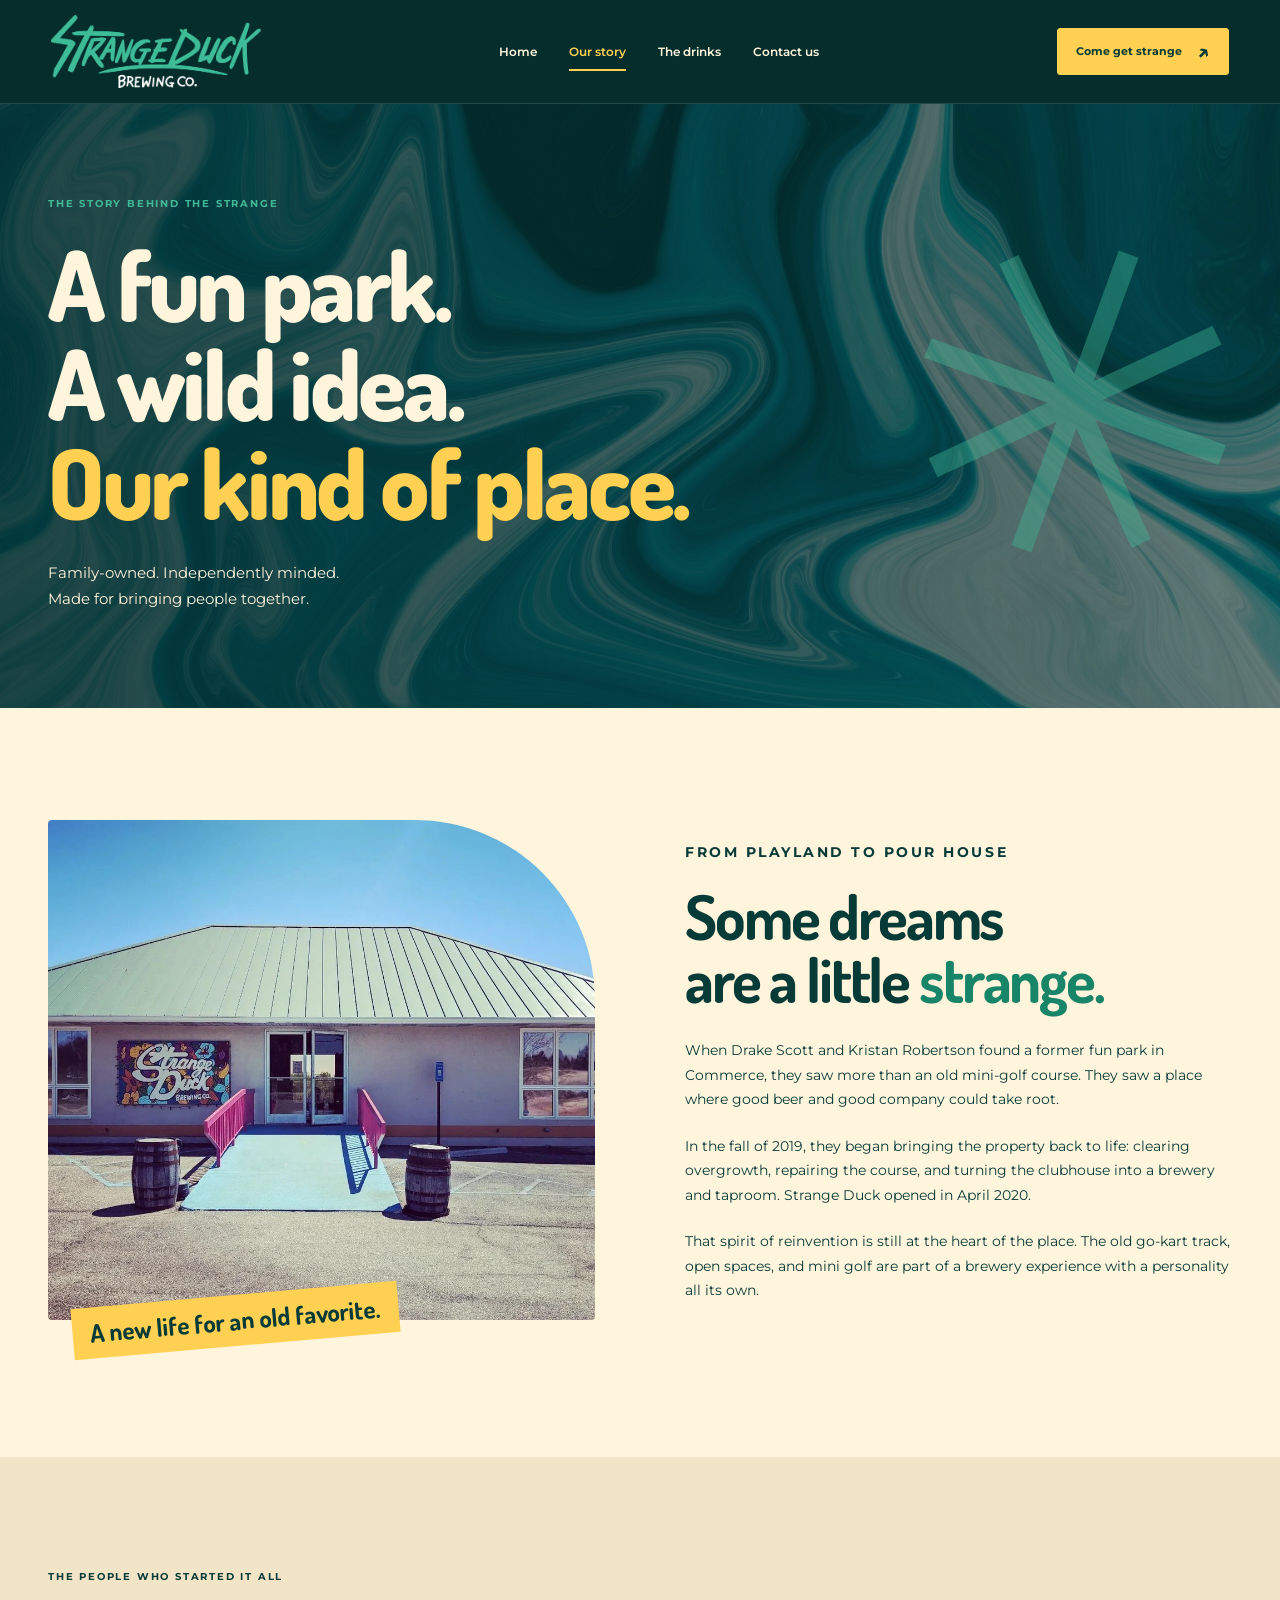
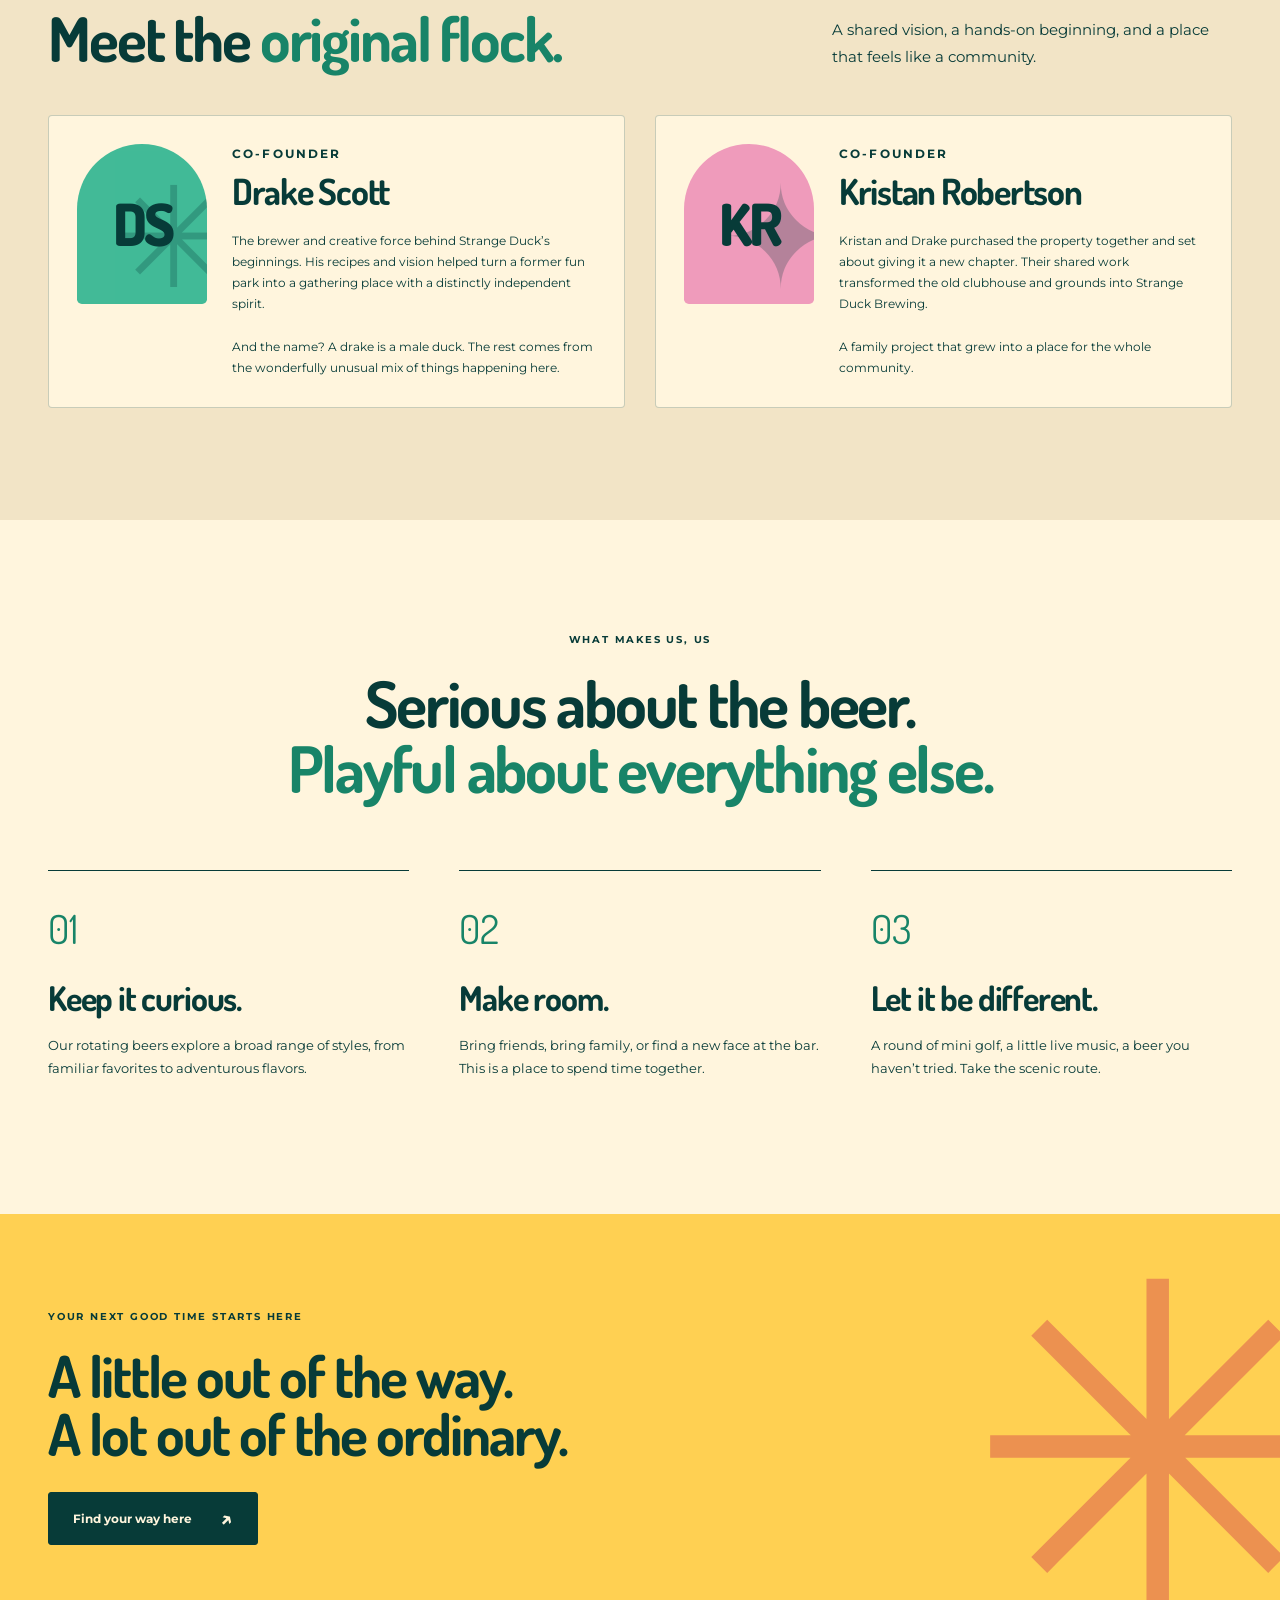
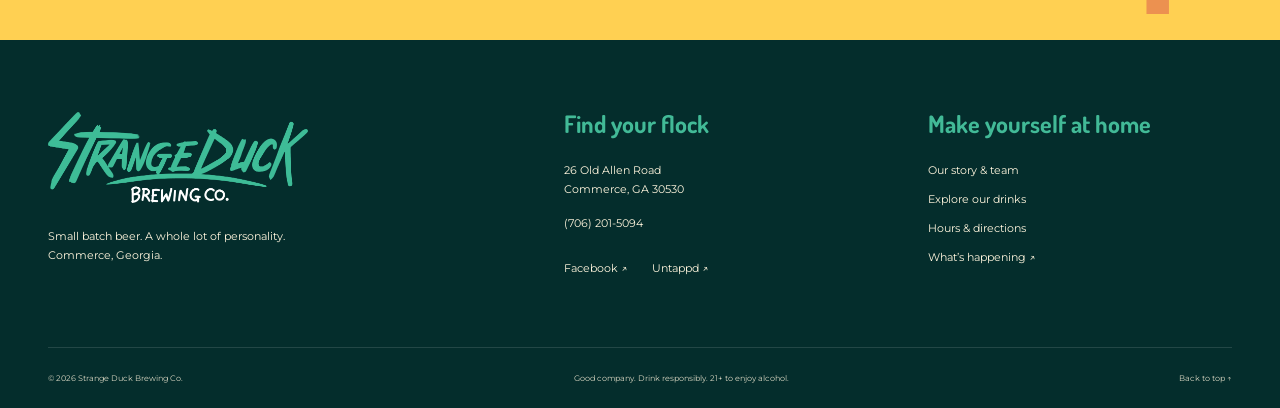
==== about.html @ e4c8c0d9 "Add files via upload" ====
<!doctype html><html lang="en"><head><meta charset="utf-8"><meta name="viewport" content="width=device-width,initial-scale=1"><meta name="theme-color" content="#073b38"><title>Our Story & Team | Strange Duck Brewing Co.</title><meta name="description" content="Meet founders Drake Scott and Kristan Robertson and discover how a former Commerce fun park became Strange Duck Brewing."><meta property="og:type" content="website"><meta property="og:title" content="Our Story & Team | Strange Duck Brewing Co."><meta property="og:description" content="Meet founders Drake Scott and Kristan Robertson and discover how a former Commerce fun park became Strange Duck Brewing."><meta property="og:image" content="assets/images/social-cover.jpg"><meta name="twitter:card" content="summary_large_image"><link rel="icon" href="assets/images/favicon.png"><link rel="stylesheet" href="assets/fonts/fonts.css"><link rel="stylesheet" href="assets/styles.css"><script src="assets/site.js" defer></script><script type="application/ld+json">{"@context": "https://schema.org", "@type": "Brewery", "name": "Strange Duck Brewing Co.", "telephone": "+1-706-201-5094", "address": {"@type": "PostalAddress", "streetAddress": "26 Old Allen Road", "addressLocality": "Commerce", "addressRegion": "GA", "postalCode": "30530", "addressCountry": "US"}, "sameAs": ["https://www.facebook.com/StrangeDuckBrewing", "https://untappd.com/StrangeDuckBrewing"], "openingHoursSpecification": [{"@type": "OpeningHoursSpecification", "dayOfWeek": ["Wednesday", "Thursday", "Friday"], "opens": "17:00", "closes": "21:00"}, {"@type": "OpeningHoursSpecification", "dayOfWeek": "Saturday", "opens": "12:00", "closes": "21:00"}, {"@type": "OpeningHoursSpecification", "dayOfWeek": "Sunday", "opens": "14:00", "closes": "19:00"}]}</script><noscript><style>@media(max-width:760px){.site-header{position:relative;height:auto;flex-wrap:wrap;padding-block:16px;gap:12px}.site-header nav{position:static;display:flex;flex-wrap:wrap;padding:0;gap:18px;box-shadow:none}.site-header nav a{font-size:12px}.menu-toggle{display:none}}</style></noscript></head><body id="top" class="page-about"><a class="skip-link" href="#main">Skip to content</a><header class="site-header"><a href="index.html" class="brand" aria-label="Strange Duck Brewing home"><img src="assets/images/logo.png" alt="Strange Duck Brewing Co." width="2374" height="828"></a><button class="menu-toggle" aria-expanded="false" aria-controls="navigation"><span>Menu</span><span class="menu-icon" aria-hidden="true">☰</span></button><nav id="navigation" aria-label="Main navigation"><a href="index.html">Home</a><a href="about.html" aria-current="page">Our story</a><a href="drinks.html">The drinks</a><a href="contact.html">Contact us</a></nav><a class="button button-small header-cta" href="contact.html">Come get strange<span aria-hidden="true">↗</span></a></header><main id="main"><section class="page-hero marble"><div class="wrap" data-reveal><p class="eyebrow">THE STORY BEHIND THE STRANGE</p><h1>A fun park.<br>A wild idea.<br><em>Our kind of place.</em></h1><p>Family-owned. Independently minded.<br>Made for bringing people together.</p></div><span class="hero-flower" aria-hidden="true">✳</span></section>
<section class="section wrap split story"><div class="story-photo" data-reveal><img class="" src="assets/images/venue.webp" alt="Strange Duck Brewing’s colorful entrance and floral sign" loading="lazy" decoding="async" width="1200" height="900"><span class="photo-note">A new life for an old favorite.</span></div><div data-reveal><p class="eyebrow">FROM PLAYLAND TO POUR HOUSE</p><h2>Some dreams<br>are a little <em>strange.</em></h2><p>When Drake Scott and Kristan Robertson found a former fun park in Commerce, they saw more than an old mini-golf course. They saw a place where good beer and good company could take root.</p><p>In the fall of 2019, they began bringing the property back to life: clearing overgrowth, repairing the course, and turning the clubhouse into a brewery and taproom. Strange Duck opened in April 2020.</p><p>That spirit of reinvention is still at the heart of the place. The old go-kart track, open spaces, and mini golf are part of a brewery experience with a personality all its own.</p></div></section>
<section class="team-section section"><div class="wrap"><div class="section-heading" data-reveal><div><p class="eyebrow">THE PEOPLE WHO STARTED IT ALL</p><h2>Meet the <em>original flock.</em></h2></div><p>A shared vision, a hands-on beginning, and a place that feels like a community.</p></div><div class="team-grid"><article class="team-card" data-reveal><div class="team-graphic mint" aria-hidden="true"><span>DS</span><span class="team-spark">✳</span></div><div class="team-copy"><p class="eyebrow">CO-FOUNDER</p><h3>Drake Scott</h3><p>The brewer and creative force behind Strange Duck’s beginnings. His recipes and vision helped turn a former fun park into a gathering place with a distinctly independent spirit.</p><p class="small">And the name? A drake is a male duck. The rest comes from the wonderfully unusual mix of things happening here.</p></div></article><article class="team-card" data-reveal><div class="team-graphic pink" aria-hidden="true"><span>KR</span><span class="team-spark">✦</span></div><div class="team-copy"><p class="eyebrow">CO-FOUNDER</p><h3>Kristan Robertson</h3><p>Kristan and Drake purchased the property together and set about giving it a new chapter. Their shared work transformed the old clubhouse and grounds into Strange Duck Brewing.</p><p class="small">A family project that grew into a place for the whole community.</p></div></article></div></div></section>
<section class="section wrap philosophy"><p class="eyebrow" data-reveal>WHAT MAKES US, US</p><h2 data-reveal>Serious about the beer.<br><em>Playful about everything else.</em></h2><div class="values"><article data-reveal><span>01</span><h3>Keep it curious.</h3><p>Our rotating beers explore a broad range of styles, from familiar favorites to adventurous flavors.</p></article><article data-reveal><span>02</span><h3>Make room.</h3><p>Bring friends, bring family, or find a new face at the bar. This is a place to spend time together.</p></article><article data-reveal><span>03</span><h3>Let it be different.</h3><p>A round of mini golf, a little live music, a beer you haven’t tried. Take the scenic route.</p></article></div></section><section class="visit-cta"><div class="wrap" data-reveal><p class="eyebrow">YOUR NEXT GOOD TIME STARTS HERE</p><h2>A little out of the way.<br><em>A lot out of the ordinary.</em></h2><a class="button" href="contact.html">Find your way here<span aria-hidden="true">↗</span></a></div><span class="giant-asterisk" aria-hidden="true">✳</span></section></main><footer class="site-footer"><div class="footer-top wrap"><div><a href="index.html" class="footer-logo"><img src="assets/images/logo.png" width="2374" height="828" alt="Strange Duck Brewing Co."></a><p>Small batch beer. A whole lot of personality.<br>Commerce, Georgia.</p></div><div><h2>Find your flock</h2><address>26 Old Allen Road<br>Commerce, GA 30530</address><a href="tel:+17062015094">(706) 201-5094</a><div class="socials"><a href="https://www.facebook.com/StrangeDuckBrewing" target="_blank" rel="noopener noreferrer">Facebook ↗</a><a href="https://untappd.com/StrangeDuckBrewing/beer" target="_blank" rel="noopener noreferrer">Untappd ↗</a></div></div><div><h2>Make yourself at home</h2><a href="about.html">Our story &amp; team</a><a href="drinks.html">Explore our drinks</a><a href="contact.html">Hours &amp; directions</a><a href="https://www.facebook.com/StrangeDuckBrewing/events" target="_blank" rel="noopener noreferrer">What’s happening ↗</a></div></div><div class="footer-bottom wrap"><span>© <span data-year>2026</span> Strange Duck Brewing Co.</span><span>Good company. Drink responsibly. 21+ to enjoy alcohol.</span><a href="#top">Back to top ↑</a></div></footer></body></html>
---- assets/fonts/fonts.css ----
@font-face {
  font-family: 'Dosis';
  font-style: normal;
  font-weight: 400;
  font-display: swap;
  src: url(dosis-400.ttf) format('truetype');
}
@font-face {
  font-family: 'Dosis';
  font-style: normal;
  font-weight: 500;
  font-display: swap;
  src: url(dosis-500.ttf) format('truetype');
}
@font-face {
  font-family: 'Dosis';
  font-style: normal;
  font-weight: 600;
  font-display: swap;
  src: url(dosis-600.ttf) format('truetype');
}
@font-face {
  font-family: 'Dosis';
  font-style: normal;
  font-weight: 700;
  font-display: swap;
  src: url(dosis-700.ttf) format('truetype');
}
@font-face {
  font-family: 'Dosis';
  font-style: normal;
  font-weight: 800;
  font-display: swap;
  src: url(dosis-800.ttf) format('truetype');
}
@font-face {
  font-family: 'Montserrat';
  font-style: normal;
  font-weight: 400;
  font-display: swap;
  src: url(montserrat-400.ttf) format('truetype');
}
@font-face {
  font-family: 'Montserrat';
  font-style: normal;
  font-weight: 500;
  font-display: swap;
  src: url(montserrat-500.ttf) format('truetype');
}
@font-face {
  font-family: 'Montserrat';
  font-style: normal;
  font-weight: 600;
  font-display: swap;
  src: url(montserrat-600.ttf) format('truetype');
}
@font-face {
  font-family: 'Montserrat';
  font-style: normal;
  font-weight: 700;
  font-display: swap;
  src: url(montserrat-700.ttf) format('truetype');
}
---- assets/styles.css ----
:root{--ink:#073b38;--deep:#042d2c;--cream:#fff5dd;--mint:#42ba97;--yellow:#ffd052;--coral:#ff805d;--pink:#ef9bbb;--lilac:#c6b1e7;--line:rgba(7,59,56,.22);--body:'Montserrat',sans-serif;--display:'Dosis',sans-serif}*{box-sizing:border-box}html{scroll-behavior:smooth;scroll-padding-top:110px}body{margin:0;background:var(--cream);color:var(--ink);font-family:var(--body);font-size:15px;line-height:1.75}img{display:block;max-width:100%;height:auto}a{color:inherit;text-decoration:none}button,input{font:inherit}button,a,input,summary{-webkit-tap-highlight-color:transparent}button{cursor:pointer}button:disabled{cursor:default}a:focus-visible,button:focus-visible,summary:focus-visible,input:focus-visible{outline:3px solid #db4291;outline-offset:5px}::selection{background:var(--yellow);color:var(--ink)}h1,h2,h3,p{margin-top:0}h1,h2,h3{font-family:var(--display);line-height:1.02;letter-spacing:-.035em}h1{font-size:clamp(64px,7.6vw,118px);font-weight:800;margin-bottom:28px}h2{font-size:clamp(42px,4.8vw,72px);font-weight:700;margin-bottom:28px}h3{font-size:34px;font-weight:700;margin-bottom:18px}p{margin-bottom:22px}em{font-style:normal}address{font-style:normal}.wrap{width:min(1240px,calc(100% - 96px));margin-inline:auto}.section{padding-top:112px;padding-bottom:112px}.eyebrow{font-size:10px;font-weight:700;letter-spacing:.18em;line-height:1.6;margin-bottom:22px;text-transform:uppercase}.small{font-size:11px;line-height:1.8}.muted{opacity:.75}.sr-only{position:absolute;width:1px;height:1px;overflow:hidden;clip:rect(0,0,0,0);white-space:nowrap}.skip-link{position:fixed;top:-70px;left:20px;z-index:200;background:var(--yellow);color:var(--ink);padding:12px 24px}.skip-link:focus{top:10px}.site-header{height:104px;background:var(--deep);color:var(--cream);display:flex;align-items:center;justify-content:space-between;padding-inline:4vw;position:sticky;top:0;z-index:50;border-bottom:1px solid #ffffff1f;transition:height .25s,box-shadow .25s}.site-header.scrolled{height:84px;box-shadow:0 4px 24px #0002}.brand{display:block;width:210px;flex-shrink:0}.brand img{width:100%}.site-header nav{display:flex;gap:32px;align-items:center}.site-header nav a{font-size:12px;font-weight:600;position:relative;padding:12px 0}.site-header nav a:after{content:'';height:2px;position:absolute;bottom:3px;left:0;right:100%;background:var(--yellow);transition:right .25s}.site-header nav a:hover:after,.site-header nav a[aria-current]:after{right:0}.site-header nav a[aria-current]{color:var(--yellow)}.button{min-height:52px;display:inline-flex;align-items:center;justify-content:center;gap:28px;padding:15px 24px;background:var(--yellow);border:1px solid var(--yellow);color:var(--ink);border-radius:3px;font-size:12px;font-weight:700;line-height:1.5;transition:transform .25s,box-shadow .25s,background .25s}.button span{font-size:21px;line-height:1}.button:hover{transform:translateY(-3px);box-shadow:4px 5px 0 var(--mint)}.button-small{min-height:45px;padding:12px 18px;font-size:11px;gap:15px}.button-outline{background:transparent;color:var(--cream);border-color:#fff5dd80}.button-dark{background:var(--ink);color:var(--cream);border-color:var(--ink)}.button-row{display:flex;gap:14px;flex-wrap:wrap;margin-top:28px}.text-link{display:inline-flex;align-items:center;gap:30px;border-bottom:1px solid currentColor;font-weight:700;font-size:12px;line-height:1.8;padding-bottom:8px}.text-link span{font-size:24px;transition:transform .2s}.text-link:hover span{transform:translate(4px,-4px)}.menu-toggle{display:none}.home-hero{position:relative;background:#003a36;color:var(--cream);min-height:760px;overflow:hidden}.hero-art{position:absolute;inset:0;background-image:url('images/floral.webp');background-size:cover;background-position:center 50%;transform:scale(1.02)}.hero-inner{position:relative;padding-top:84px;padding-bottom:100px}.home-hero .eyebrow{color:var(--cream);margin-bottom:28px}.home-hero h1{font-size:clamp(76px,8.4vw,126px);line-height:.89;letter-spacing:-.035em;margin-bottom:32px;max-width:700px}.home-hero h1 span{color:var(--yellow)}.hero-copy{font-size:14px;line-height:1.9;max-width:470px}.hero-seal{position:absolute;right:10%;bottom:68px;display:flex;flex-direction:column;justify-content:center;text-align:center;width:195px;height:195px;background:var(--yellow);color:var(--ink);border:2px solid var(--ink);outline:7px solid var(--yellow);border-radius:50%;transform:rotate(10deg)}.hero-seal span{font-size:8px;letter-spacing:.15em;font-weight:700}.hero-seal strong{font-family:var(--display);font-size:41px;line-height:.95;margin-block:12px}.scroll-cue{position:absolute;bottom:24px;left:calc((100% - min(1240px,100% - 96px))/2);font-size:8px;font-weight:600;letter-spacing:.18em;display:flex;align-items:center;gap:16px}.scroll-cue span{font-size:20px}.ticker{overflow:hidden;background:var(--mint);border-top:1px solid var(--ink);border-bottom:1px solid var(--ink);padding:21px 0}.ticker>div{width:max-content;display:flex;gap:48px;align-items:center;font-size:22px}.ticker span{font-family:var(--display);font-weight:800;font-size:24px;letter-spacing:.035em}.split{display:grid;grid-template-columns:1fr 1fr;gap:90px;align-items:center}.welcome{min-height:680px}.welcome h2 em,.story h2 em,.philosophy em,.faq-section em,.contact-grid h2 em{color:#188468}.welcome p:not(.eyebrow){max-width:480px}.photo-stack{height:450px;position:relative;padding:0 0 35px 25px}.photo-main{height:380px;width:91%;object-fit:cover;transform:rotate(3deg);border:10px solid #fffdf3;box-shadow:0 10px 20px #073b3820}.photo-small{position:absolute;bottom:0;right:0;width:170px;height:220px;object-fit:cover;border:8px solid #fffdf3;transform:rotate(-8deg);box-shadow:0 10px 20px #073b3820}.photo-note{position:absolute;left:0;bottom:4px;background:var(--yellow);padding:9px 18px;font-family:var(--display);font-weight:700;font-size:25px;transform:rotate(-5deg);line-height:1.3}.drinks-preview{background:var(--ink);color:var(--cream);position:relative}.section-heading{display:flex;justify-content:space-between;align-items:flex-end;gap:70px;margin-bottom:45px}.section-heading h2{margin:0}.section-heading>p,.section-heading>div+div{max-width:400px}.section-heading>p{margin:0}.drinks-preview .eyebrow{color:var(--mint)}.drinks-preview em{color:var(--yellow)}.feature-beers{display:grid;grid-template-columns:repeat(3,1fr);gap:20px}.mint{background:var(--mint)}.lime{background:#c9de7a}.coral{background:var(--coral)}.lilac{background:var(--lilac)}.pink{background:var(--pink)}.yellow{background:var(--yellow)}.feature-beer{position:relative;color:var(--ink);padding:27px 30px 25px;min-height:350px;overflow:hidden;transition:transform .3s;border-radius:4px}.feature-beer:hover{transform:translateY(-8px) rotate(-1deg)}.beer-number{display:block;font-size:9px;letter-spacing:.09em;font-weight:700}.beer-symbol{display:block;font-size:60px;line-height:1;margin:24px 0 15px}.feature-beer h3{font-size:54px;line-height:.95;margin-bottom:22px}.feature-beer p{font-size:10px;font-weight:600;max-width:85%;margin:0}.circle-arrow{width:34px;height:34px;border:1px solid var(--ink);border-radius:50%;display:grid;place-items:center;position:absolute;bottom:20px;right:18px;font-size:23px}.section-foot{display:flex;justify-content:space-between;align-items:center;gap:30px;margin-top:30px}.section-foot p{margin:0;max-width:550px;opacity:.8}.hangout h2 em{color:#188468}.hangout-grid{display:grid;grid-template-columns:repeat(3,1fr);gap:28px}.hangout-grid img{height:270px;width:100%;object-fit:cover;border-radius:120px 120px 3px 3px;margin-bottom:28px}.hangout-grid article:nth-child(2) img{border-radius:3px}.hangout-grid article:nth-child(3) img{border-radius:3px 3px 120px 3px}.hangout-grid .eyebrow{font-size:8px;display:block;margin-bottom:15px}.hangout-grid h3{font-size:36px;margin-bottom:14px}.hangout-grid p{font-size:13px;margin:0}.visit-strip{background:var(--mint);padding:85px 0}.visit-strip>.wrap{display:grid;grid-template-columns:1.2fr 1fr;align-items:center;gap:110px}.visit-strip h2{font-size:60px;margin-bottom:25px}.visit-strip h2 em{color:var(--cream)}.hours{margin:0 0 18px;font-size:13px}.hours>div{display:flex;justify-content:space-between;gap:20px;padding:16px 0;border-bottom:1px solid var(--line)}.hours dt{font-weight:500}.hours dd{margin:0;font-weight:700;white-space:nowrap}.site-footer{background:var(--deep);color:var(--cream)}.footer-top{display:grid;grid-template-columns:1.5fr 1fr 1fr;gap:60px;padding-top:72px;padding-bottom:60px}.footer-logo img{width:260px;margin-bottom:24px}.footer-top p,.footer-top address,.footer-top a{font-size:11px}.footer-top address{margin-bottom:10px}.footer-top h2{font-size:24px;letter-spacing:0;margin-bottom:24px;color:var(--mint)}.footer-top>div:nth-child(3)>a{display:block;margin-bottom:10px}.footer-top a:hover{text-decoration:underline}.socials{display:flex;gap:24px;margin-top:24px}.footer-bottom{border-top:1px solid #ffffff25;display:flex;justify-content:space-between;align-items:center;gap:20px;padding-block:23px;font-size:8px;opacity:.85}.page-hero{color:var(--cream);background:var(--ink);padding:92px 0 96px;position:relative;overflow:hidden}.page-hero .wrap{position:relative;z-index:1}.page-hero h1{max-width:900px}.page-hero h1 em{color:var(--yellow)}.page-hero p:last-child{margin-bottom:0}.page-hero .eyebrow{color:var(--mint)}.marble{background-color:#064a4b;background-image:linear-gradient(90deg,#032f31dc,#032f3190),url('images/marble.jpg');background-position:center;background-size:cover}.hero-flower{position:absolute;font-size:430px;line-height:1;right:2vw;top:85px;color:var(--mint);opacity:.4;transform:rotate(20deg)}.story-photo{position:relative;padding-bottom:25px}.story-photo img{height:500px;object-fit:cover;border-radius:4px 180px 4px 4px;width:100%}.story-photo .photo-note{bottom:0;left:24px}.story p{font-size:14px}.team-section{background:#f2e4c6}.team-section h2 em{color:#188468}.team-grid{display:grid;grid-template-columns:1fr 1fr;gap:30px}.team-card{display:grid;grid-template-columns:130px 1fr;gap:25px;background:var(--cream);border:1px solid var(--line);padding:28px;border-radius:4px}.team-graphic{height:160px;border-radius:80px 80px 6px 6px;display:grid;place-items:center;position:relative;overflow:hidden}.team-graphic>span:first-child{font-family:var(--display);font-weight:800;font-size:58px;z-index:1;letter-spacing:-3px}.team-spark{position:absolute;font-size:140px;opacity:.25;right:-25px;bottom:-55px}.team-copy .eyebrow{margin-bottom:10px}.team-copy h3{font-size:36px;margin-bottom:20px}.team-copy p{font-size:12px}.team-copy p:last-child{margin-bottom:0}.philosophy{text-align:center}.philosophy h2{font-size:64px}.values{display:grid;grid-template-columns:repeat(3,1fr);gap:50px;margin-top:70px;text-align:left}.values article{border-top:1px solid var(--ink);padding-top:22px}.values article>span{font-family:var(--display);font-size:40px;color:#188468}.values h3{margin-top:18px}.values p{font-size:13px}.visit-cta{background:var(--yellow);position:relative;overflow:hidden;padding:95px 0}.visit-cta .wrap{position:relative;z-index:1}.visit-cta h2{font-size:clamp(40px,4.5vw,70px)}.visit-cta .button{background:var(--ink);color:var(--cream);border-color:var(--ink)}.giant-asterisk{position:absolute;right:-70px;top:5px;font-size:460px;line-height:1;color:#e37050;opacity:.65}.drinks-hero{padding:75px 0;background:var(--deep)}.drinks-hero>.wrap{display:grid;grid-template-columns:1.2fr 1fr;align-items:center;gap:60px}.drinks-hero h1{font-size:clamp(64px,6.8vw,102px)}.drink-photo{position:relative;padding:10px 0 30px}.drink-photo img{height:470px;width:100%;object-fit:cover;border-radius:220px 220px 10px 10px;border:10px solid var(--mint);transform:rotate(4deg)}.round-label{position:absolute;bottom:15px;left:-35px;border-radius:50%;height:155px;width:155px;display:flex;flex-direction:column;align-items:center;justify-content:center;background:var(--yellow);color:var(--ink);font-size:8px;line-height:1.4;font-weight:700;letter-spacing:.1em;transform:rotate(-12deg)}.round-label strong{font-family:var(--display);font-size:32px;line-height:.95;margin-top:8px;letter-spacing:0}.beer-collection .section-heading em{color:#188468}.beer-collection .section-heading p{font-size:13px}.beer-tools{border-top:1px solid var(--line);border-bottom:1px solid var(--line);padding-block:22px;display:flex;justify-content:space-between;gap:20px;align-items:center}.filters{display:flex;flex-wrap:wrap;gap:6px}.filters button{border:1px solid var(--line);border-radius:30px;background:transparent;color:var(--ink);padding:10px 16px;font-size:11px;font-weight:600;white-space:nowrap;transition:background .2s}.filters button:hover{background:#dae8c2}.filters button[aria-pressed=true]{background:var(--ink);color:var(--cream)}.beer-search{display:flex;align-items:center;border-bottom:1px solid var(--ink);gap:12px;min-width:225px}.beer-search>span{font-size:28px}.beer-search input{min-width:0;width:100%;background:transparent;border:0;padding:8px 0;color:var(--ink);font-size:12px}.beer-search input::placeholder{color:#48635b}#results-count{margin:20px 0}.beer-grid{display:grid;grid-template-columns:repeat(3,1fr);gap:22px}.beer-card{color:var(--ink);border:1px solid #073b3820;padding:26px 28px 22px;border-radius:4px;display:flex;flex-direction:column;min-height:390px;position:relative;transition:transform .25s}.beer-card:hover{transform:translateY(-5px)}.beer-top{display:flex;justify-content:space-between;gap:10px;align-items:start}.beer-top .eyebrow{font-size:9px;margin:0;max-width:80%;letter-spacing:.1em}.beer-index{font-size:11px}.card-symbol{font-size:49px;line-height:1;margin:20px 0 16px}.beer-card h3{font-size:42px;line-height:.98;margin-bottom:18px;max-width:85%}.beer-card p{font-size:11px;line-height:1.8;margin-bottom:24px}.beer-stats{display:flex;justify-content:space-between;margin-top:auto;border-top:1px solid var(--line);padding-top:14px;font-size:9px}.beer-stats strong{font-family:var(--display);font-size:24px;margin-right:4px}.collection-note{max-width:780px;margin-top:28px;margin-bottom:0}.empty-state{padding:80px 20px;text-align:center}.empty-state h3{font-size:44px}.beer-callout{background:var(--mint)}.beer-callout h2{margin:0}.beer-callout h2 em{color:var(--cream)}.beer-callout p{font-size:14px}.contact-hero{background:var(--ink) url('images/floral.webp') center 45%/cover;padding:85px 0}.contact-hero h1{font-size:104px}.contact-hero .hero-flower{display:none}.contact-grid{display:grid;grid-template-columns:1fr 1fr;gap:100px;align-items:start}.large-address{font-size:21px;line-height:1.65;font-family:var(--display);font-weight:600}.contact-social{border-top:1px solid var(--line);padding-top:32px;margin-top:40px}.contact-social .eyebrow{margin-bottom:10px}.phone-link{font-family:var(--display);font-size:32px;font-weight:700;display:block;margin-bottom:15px}.contact-social p:not(.eyebrow){font-size:12px}.hours-card{background:#d8e5b3;border:1px solid var(--line);border-radius:150px 150px 4px 4px;padding:58px 42px 28px}.hours-card>.eyebrow{text-align:center}.hours-card>h2{font-size:46px;text-align:center;margin-bottom:34px}.hours-footer{border-top:1px solid var(--line);padding-top:15px;margin-top:28px;display:flex;align-items:center;gap:15px;font-size:9px;font-weight:700}.hours-footer>span:first-child{font-size:28px}.map-shell{border:1px solid var(--ink);background:#dce4cd}.map-shell iframe{height:410px;width:100%;border:0;display:block}.map-caption{padding:18px 25px;display:flex;justify-content:space-between;gap:20px;font-size:10px}.map-caption strong{letter-spacing:.12em}.map-caption a{text-decoration:underline}.faq-section{display:grid;grid-template-columns:1fr 1.25fr;gap:90px}.faq-list details{border-top:1px solid var(--line);padding:21px 0}.faq-list details:last-child{border-bottom:1px solid var(--line)}.faq-list summary{list-style:none;cursor:pointer;display:flex;justify-content:space-between;gap:20px;font-weight:600;font-size:13px;line-height:1.6}.faq-list summary::-webkit-details-marker{display:none}.faq-list summary>span{font-size:24px;line-height:1}.faq-list details[open] summary>span{transform:rotate(45deg)}.faq-list details p{font-size:12px;margin:16px 35px 0 0}.motion-ready [data-reveal]{opacity:0;transform:translateY(28px);transition:opacity .7s ease,transform .7s cubic-bezier(.16,1,.3,1)}.motion-ready [data-reveal].is-visible{opacity:1;transform:none}.motion-ready .hangout-grid>[data-reveal]:nth-child(2){transition-delay:.1s}.motion-ready .hangout-grid>[data-reveal]:nth-child(3){transition-delay:.2s}[hidden]{display:none!important}
@media(min-width:1600px){.home-hero{min-height:850px}.hero-inner{padding-top:110px}.hero-art{background-position:center 45%}}
@media(max-width:1100px){.wrap{width:calc(100% - 64px)}.site-header{padding-inline:32px}.brand{width:175px}.site-header nav{gap:23px}.header-cta{display:none}.home-hero{min-height:710px}.hero-art{background-position:43% center}.hero-inner{padding-top:78px}.hero-seal{right:7%;width:165px;height:165px}.hero-seal strong{font-size:34px}.scroll-cue{left:32px}.split{gap:45px}.section{padding-top:85px;padding-bottom:85px}.photo-stack{height:410px;padding-left:0}.photo-main{height:340px}.section-heading{gap:40px}.feature-beer{padding:24px;min-height:330px}.feature-beer h3{font-size:48px}.hangout-grid img{height:230px}.visit-strip>.wrap{gap:60px}.team-card{grid-template-columns:1fr;padding:26px}.team-graphic{width:110px;height:125px}.team-grid{gap:20px}.beer-tools{flex-wrap:wrap}.beer-search{max-width:280px}.drinks-hero>.wrap{gap:35px}.drink-photo img{height:400px}.beer-card{padding:22px}.beer-card h3{font-size:36px}.contact-grid{gap:50px}.hours-card{padding:55px 30px 25px}.faq-section{gap:45px}.footer-top{gap:35px}}
@media(max-width:760px){html{scroll-padding-top:86px}.wrap{width:calc(100% - 40px)}.section{padding-top:65px;padding-bottom:65px}.site-header,.site-header.scrolled{height:82px;padding-inline:20px}.brand{width:175px}.menu-toggle{display:flex;gap:12px;align-items:center;background:transparent;border:1px solid #fff5dd70;color:var(--cream);border-radius:3px;font-size:11px;padding:9px 12px}.menu-icon{font-size:20px;line-height:1.2}.site-header nav{position:absolute;left:0;right:0;top:100%;display:none;background:var(--deep);padding:15px 24px 28px;box-shadow:0 12px 20px #0003;align-items:stretch;gap:3px}.site-header nav.is-open{display:flex;flex-direction:column}.site-header nav a{font-size:17px;padding:13px 0}.site-header nav a:after{display:none}.home-hero{min-height:690px}.hero-art{background-size:auto 100%;background-position:48% center}.hero-art:after{content:'';position:absolute;inset:0;background:linear-gradient(90deg,#003a3670,#003a3620 70%)}.hero-inner{padding-top:66px;padding-bottom:105px}.home-hero .eyebrow{font-size:8px;letter-spacing:.13em;margin-bottom:29px;max-width:90%}.home-hero h1{font-size:clamp(76px,14.8vw,110px);line-height:.91;max-width:530px;margin-bottom:26px}.hero-copy{font-size:12px;max-width:310px}.hero-copy br{display:none}.home-hero .button-row{gap:10px;max-width:350px}.home-hero .button{padding:14px 17px;gap:16px;font-size:10px;min-height:49px}.hero-seal{right:25px;bottom:24px;width:106px;height:106px;outline-width:4px;transform:rotate(8deg)}.hero-seal span{font-size:5px;letter-spacing:.04em}.hero-seal strong{font-size:24px;margin-block:7px}.scroll-cue{left:20px;bottom:32px;font-size:7px;gap:10px}.ticker{padding:14px 0}.ticker>div{gap:26px}.ticker span{font-size:20px}.split{grid-template-columns:1fr;gap:40px}.welcome{min-height:auto}.welcome h2{font-size:52px}.welcome p{font-size:13px}.photo-stack{height:390px;margin-top:15px;width:min(100%,480px);margin-inline:auto}.photo-main{height:330px;width:90%;transform:rotate(2deg)}.photo-small{width:142px;height:180px}.photo-note{font-size:23px;bottom:9px}.section-heading{display:block;margin-bottom:32px}.section-heading h2{font-size:51px}.section-heading>p,.section-heading>div+div{margin-top:24px;max-width:100%;font-size:13px}.section-heading>.text-link{margin-top:22px}.feature-beers{grid-template-columns:1fr;gap:16px}.feature-beer{min-height:260px;padding:24px}.beer-symbol{position:absolute;right:30px;top:55px;font-size:90px;opacity:.7}.feature-beer h3{font-size:58px;margin-top:28px;max-width:76%}.feature-beer p{max-width:80%}.section-foot{align-items:flex-start;flex-direction:column;gap:22px}.section-foot p{font-size:10px}.hangout-grid{grid-template-columns:1fr;gap:38px}.hangout-grid img{height:300px}.hangout-grid h3{font-size:38px}.hangout-grid p{max-width:480px}.visit-strip{padding:65px 0}.visit-strip>.wrap{grid-template-columns:1fr;gap:40px}.visit-strip h2{font-size:52px}.hours{font-size:12px}.footer-top{grid-template-columns:1fr 1fr;gap:32px;padding-top:55px;padding-bottom:35px}.footer-top>div:first-child{grid-column:1/-1}.footer-logo img{width:235px}.footer-top h2{font-size:22px;line-height:1.2}.footer-top p,.footer-top address,.footer-top a{font-size:10px}.socials{gap:16px;flex-wrap:wrap}.footer-bottom{flex-direction:column;align-items:flex-start;gap:9px;padding-block:23px;font-size:8px}.page-hero{padding:65px 0}.page-hero h1{font-size:clamp(55px,10.5vw,80px)}.page-hero p:not(.eyebrow){font-size:13px}.page-hero .eyebrow{font-size:9px}.hero-flower{font-size:300px;right:-110px;top:80px;opacity:.18}.story .story-photo{order:2}.story-photo img{height:380px;border-radius:4px 100px 4px 4px}.story p{font-size:13px}.story h2{font-size:51px}.team-grid{grid-template-columns:1fr}.team-card{grid-template-columns:85px 1fr;gap:20px;padding:22px}.team-graphic{width:85px;height:115px}.team-graphic>span:first-child{font-size:43px}.team-copy h3{font-size:33px}.team-copy p{font-size:11px}.philosophy h2{font-size:46px}.values{grid-template-columns:1fr;gap:25px;margin-top:40px}.values h3{margin-top:10px;margin-bottom:12px}.values p{margin:0}.visit-cta{padding:70px 0}.visit-cta h2{max-width:85%;font-size:44px}.visit-cta .eyebrow{max-width:80%;font-size:9px}.giant-asterisk{font-size:320px;right:-140px;top:60px;opacity:.35}.drinks-hero>.wrap{grid-template-columns:1fr;gap:42px}.drinks-hero h1{font-size:clamp(58px,12vw,90px)}.drink-photo{width:min(380px,90%);margin-inline:auto}.drink-photo img{height:370px;border-width:7px}.round-label{left:-14px;height:130px;width:130px}.round-label strong{font-size:30px}.beer-tools{padding-block:20px;gap:16px}.filters{gap:7px}.filters button{font-size:10px;padding:9px 12px}.beer-search{max-width:none;width:100%}.beer-grid{grid-template-columns:1fr 1fr;gap:13px}.beer-card{min-height:365px;padding:18px 15px}.beer-card h3{font-size:33px;max-width:100%}.beer-card p{font-size:10px}.beer-top .eyebrow{font-size:7px;letter-spacing:.06em}.beer-index{font-size:9px}.beer-stats strong{font-size:21px}.beer-stats{font-size:8px}.card-symbol{font-size:40px;margin:17px 0}.contact-hero{background-position:39% center}.contact-hero:before{content:'';position:absolute;inset:0;background:#003a3635}.contact-hero h1{font-size:82px}.contact-grid{grid-template-columns:1fr;gap:45px}.contact-grid h2{font-size:52px}.hours-card{padding:50px 28px 23px;border-radius:125px 125px 4px 4px}.hours-card>h2{font-size:45px}.contact-social{margin-top:32px}.map-shell iframe{height:330px}.map-caption{padding:14px 18px;flex-direction:column;gap:7px;font-size:9px}.faq-section{grid-template-columns:1fr;gap:30px}.faq-section h2{font-size:50px;margin-bottom:0}.faq-list summary{font-size:12px}.faq-list details p{font-size:11px}}
@media(max-width:360px){.home-hero h1{font-size:72px}.home-hero .button{font-size:9px;padding:13px 14px}.beer-grid{grid-template-columns:1fr}.team-card{grid-template-columns:1fr}.contact-grid .button-row{flex-direction:column}.footer-top{grid-template-columns:1fr}.footer-top>div:first-child{grid-column:auto}}
@media(prefers-reduced-motion:reduce){html{scroll-behavior:auto}*,*:before,*:after{animation:none!important;transition:none!important}.motion-ready [data-reveal]{opacity:1;transform:none}.hero-art{transform:none}}
.scroll-cue{background:#073b38d9;border-radius:3px;padding:6px 10px}
.round-label{text-align:center}.round-label strong{font-size:27px;letter-spacing:-.02em}
.visit-strip h2 em,.beer-callout h2 em{color:var(--deep);text-decoration:underline;text-decoration-color:var(--cream);text-underline-offset:8px;text-decoration-thickness:3px}
@media print{.site-header,.site-footer,.button,.button-row,.ticker,.scroll-cue,.hero-seal,.hero-flower,.giant-asterisk{display:none!important}.motion-ready [data-reveal]{opacity:1!important;transform:none!important}.section,.page-hero{padding:25px 0}.wrap{width:100%}.beer-card,article{break-inside:avoid}body{color:#000;background:white}}
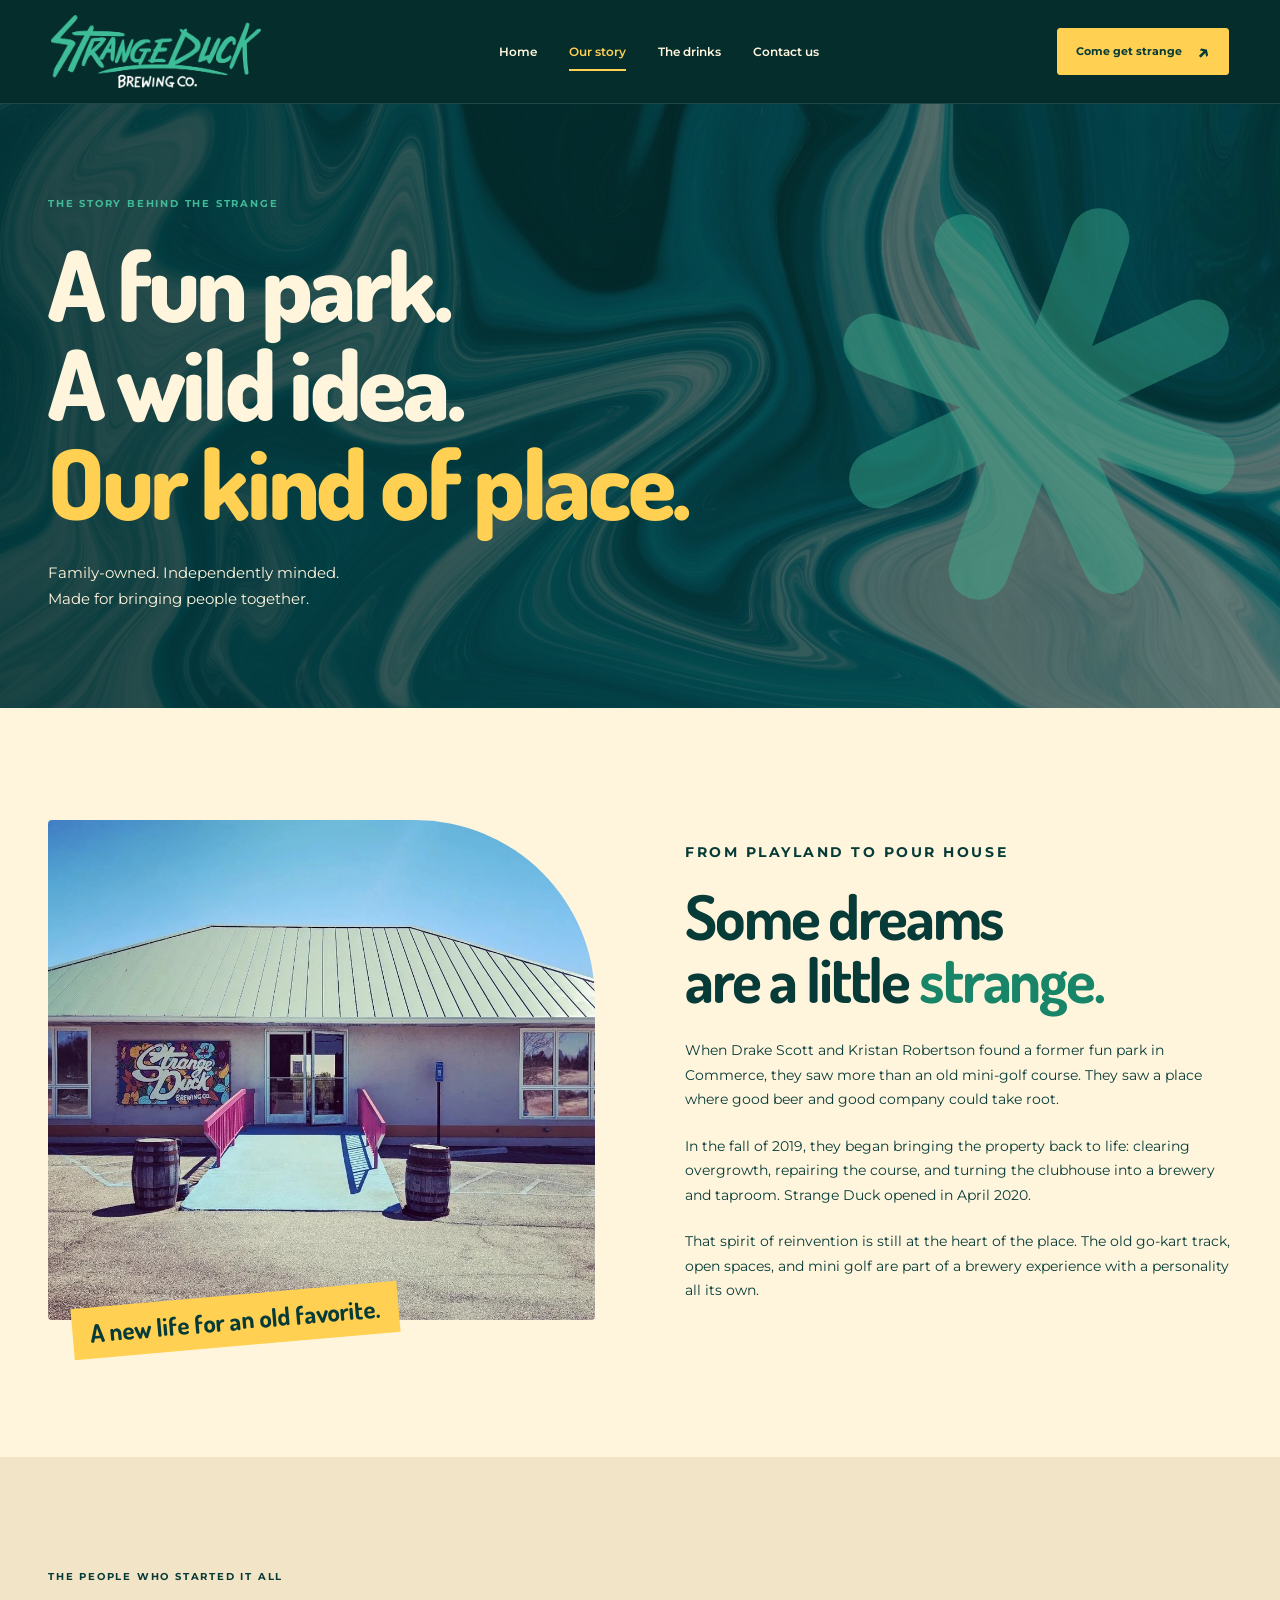
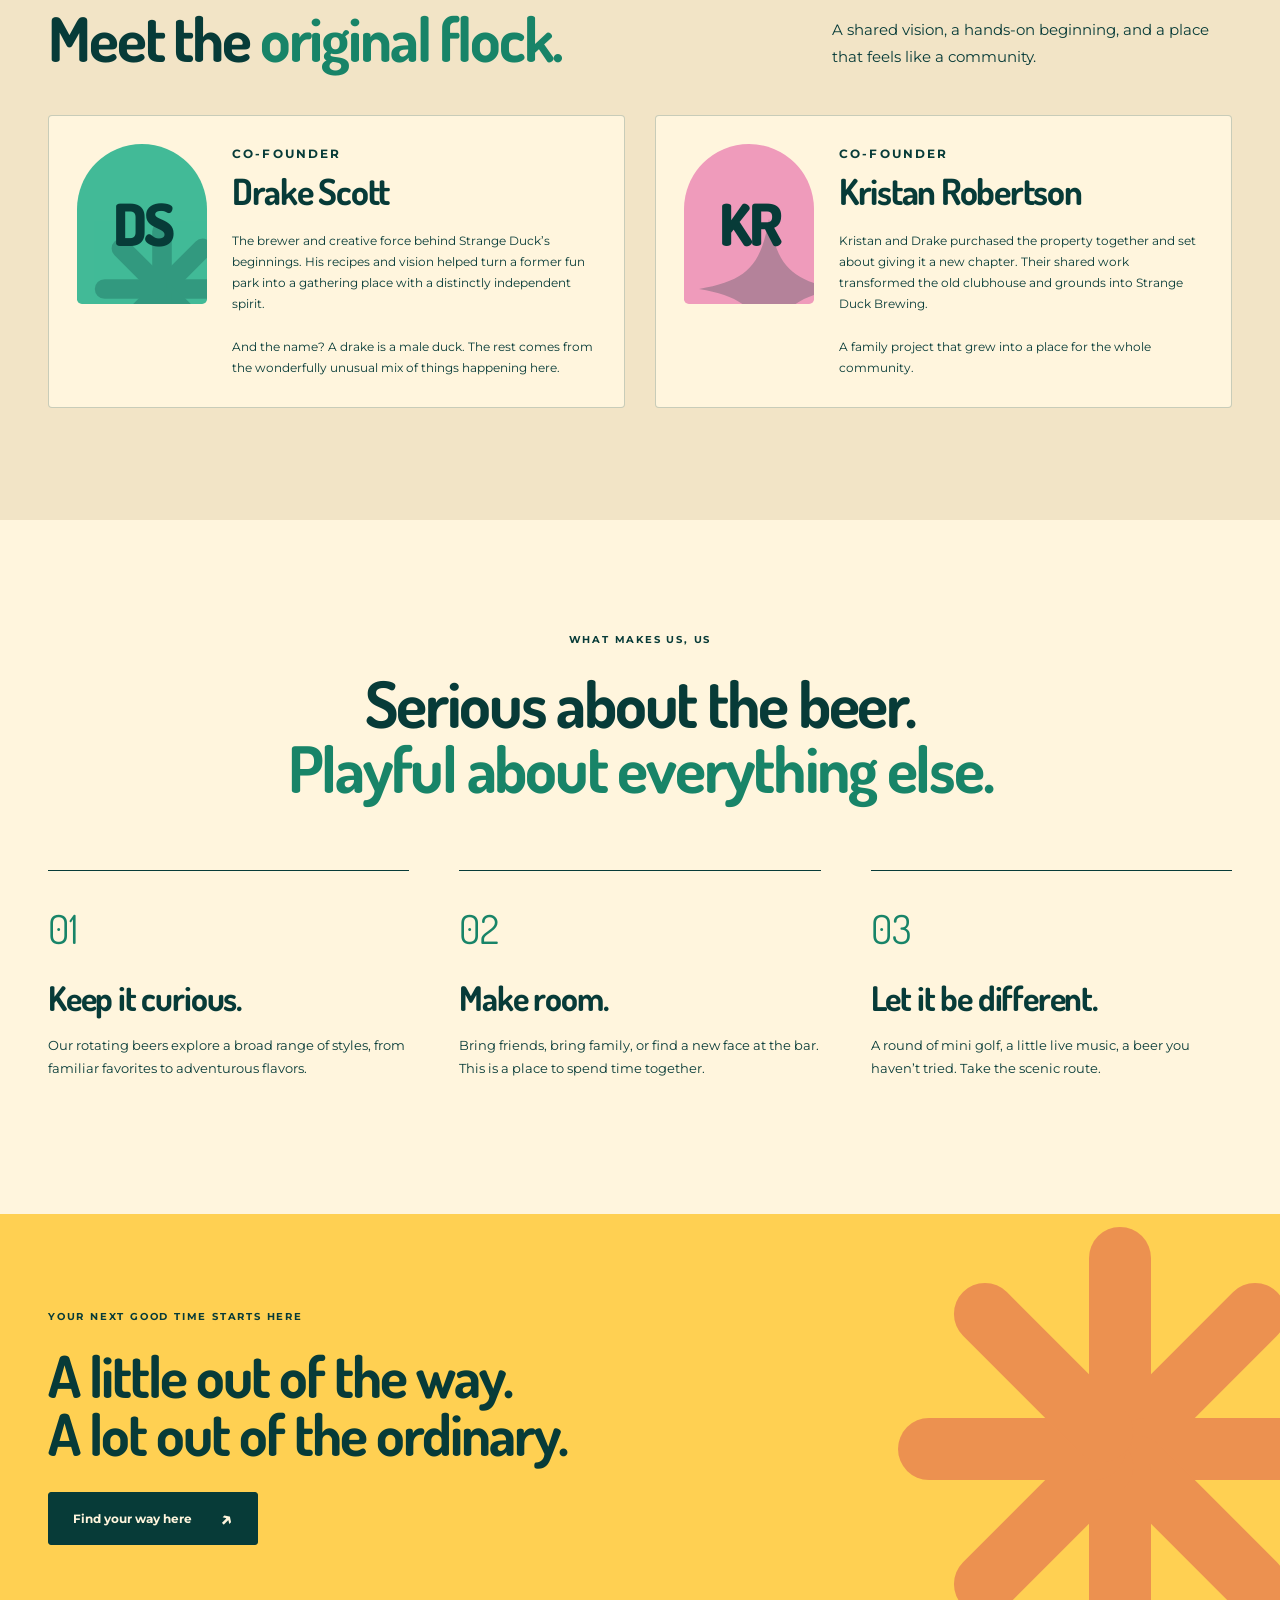
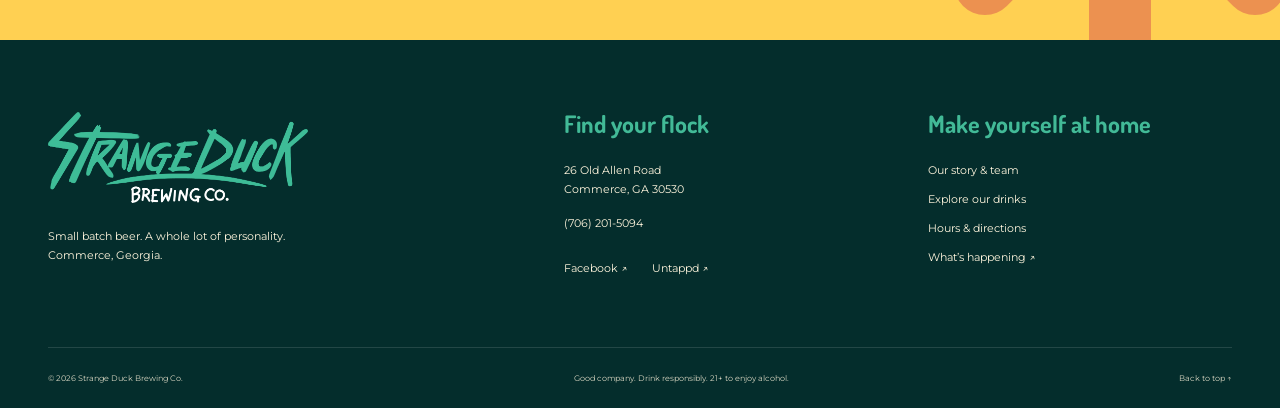
==== commit 9f9e9704: "Add files via upload" ====
--- a/about.html
+++ b/about.html
@@ -1,4 +1,4 @@
-<!doctype html><html lang="en"><head><meta charset="utf-8"><meta name="viewport" content="width=device-width,initial-scale=1"><meta name="theme-color" content="#073b38"><title>Our Story & Team | Strange Duck Brewing Co.</title><meta name="description" content="Meet founders Drake Scott and Kristan Robertson and discover how a former Commerce fun park became Strange Duck Brewing."><meta property="og:type" content="website"><meta property="og:title" content="Our Story & Team | Strange Duck Brewing Co."><meta property="og:description" content="Meet founders Drake Scott and Kristan Robertson and discover how a former Commerce fun park became Strange Duck Brewing."><meta property="og:image" content="assets/images/social-cover.jpg"><meta name="twitter:card" content="summary_large_image"><link rel="icon" href="assets/images/favicon.png"><link rel="stylesheet" href="assets/fonts/fonts.css"><link rel="stylesheet" href="assets/styles.css"><script src="assets/site.js" defer></script><script type="application/ld+json">{"@context": "https://schema.org", "@type": "Brewery", "name": "Strange Duck Brewing Co.", "telephone": "+1-706-201-5094", "address": {"@type": "PostalAddress", "streetAddress": "26 Old Allen Road", "addressLocality": "Commerce", "addressRegion": "GA", "postalCode": "30530", "addressCountry": "US"}, "sameAs": ["https://www.facebook.com/StrangeDuckBrewing", "https://untappd.com/StrangeDuckBrewing"], "openingHoursSpecification": [{"@type": "OpeningHoursSpecification", "dayOfWeek": ["Wednesday", "Thursday", "Friday"], "opens": "17:00", "closes": "21:00"}, {"@type": "OpeningHoursSpecification", "dayOfWeek": "Saturday", "opens": "12:00", "closes": "21:00"}, {"@type": "OpeningHoursSpecification", "dayOfWeek": "Sunday", "opens": "14:00", "closes": "19:00"}]}</script><noscript><style>@media(max-width:760px){.site-header{position:relative;height:auto;flex-wrap:wrap;padding-block:16px;gap:12px}.site-header nav{position:static;display:flex;flex-wrap:wrap;padding:0;gap:18px;box-shadow:none}.site-header nav a{font-size:12px}.menu-toggle{display:none}}</style></noscript></head><body id="top" class="page-about"><a class="skip-link" href="#main">Skip to content</a><header class="site-header"><a href="index.html" class="brand" aria-label="Strange Duck Brewing home"><img src="assets/images/logo.png" alt="Strange Duck Brewing Co." width="2374" height="828"></a><button class="menu-toggle" aria-expanded="false" aria-controls="navigation"><span>Menu</span><span class="menu-icon" aria-hidden="true">☰</span></button><nav id="navigation" aria-label="Main navigation"><a href="index.html">Home</a><a href="about.html" aria-current="page">Our story</a><a href="drinks.html">The drinks</a><a href="contact.html">Contact us</a></nav><a class="button button-small header-cta" href="contact.html">Come get strange<span aria-hidden="true">↗</span></a></header><main id="main"><section class="page-hero marble"><div class="wrap" data-reveal><p class="eyebrow">THE STORY BEHIND THE STRANGE</p><h1>A fun park.<br>A wild idea.<br><em>Our kind of place.</em></h1><p>Family-owned. Independently minded.<br>Made for bringing people together.</p></div><span class="hero-flower" aria-hidden="true">✳</span></section>
+<!doctype html><html lang="en"><head><meta charset="utf-8"><meta name="viewport" content="width=device-width,initial-scale=1"><meta name="theme-color" content="#073b38"><title>Our Story & Team | Strange Duck Brewing Co.</title><meta name="description" content="Meet founders Drake Scott and Kristan Robertson and discover how a former Commerce fun park became Strange Duck Brewing."><meta property="og:type" content="website"><meta property="og:title" content="Our Story & Team | Strange Duck Brewing Co."><meta property="og:description" content="Meet founders Drake Scott and Kristan Robertson and discover how a former Commerce fun park became Strange Duck Brewing."><meta property="og:image" content="assets/images/social-cover.jpg"><meta name="twitter:card" content="summary_large_image"><link rel="icon" href="assets/images/favicon.png"><link rel="stylesheet" href="assets/fonts/fonts.css"><link rel="stylesheet" href="assets/styles.css"><script src="assets/site.js" defer></script><script type="application/ld+json">{"@context": "https://schema.org", "@type": "Brewery", "name": "Strange Duck Brewing Co.", "telephone": "+1-706-201-5094", "address": {"@type": "PostalAddress", "streetAddress": "26 Old Allen Road", "addressLocality": "Commerce", "addressRegion": "GA", "postalCode": "30530", "addressCountry": "US"}, "sameAs": ["https://www.facebook.com/StrangeDuckBrewing", "https://untappd.com/StrangeDuckBrewing"], "openingHoursSpecification": [{"@type": "OpeningHoursSpecification", "dayOfWeek": ["Wednesday", "Thursday", "Friday"], "opens": "17:00", "closes": "21:00"}, {"@type": "OpeningHoursSpecification", "dayOfWeek": "Saturday", "opens": "12:00", "closes": "21:00"}, {"@type": "OpeningHoursSpecification", "dayOfWeek": "Sunday", "opens": "14:00", "closes": "19:00"}]}</script><noscript><style>@media(max-width:760px){.site-header{position:relative;height:auto;flex-wrap:wrap;padding-block:16px;gap:12px}.site-header nav{position:static;display:flex;flex-wrap:wrap;padding:0;gap:18px;box-shadow:none}.site-header nav a{font-size:12px}.menu-toggle{display:none}}</style></noscript></head><body id="top" class="page-about"><a class="skip-link" href="#main">Skip to content</a><header class="site-header"><a href="index.html" class="brand" aria-label="Strange Duck Brewing home"><img src="assets/images/logo.png" alt="Strange Duck Brewing Co." width="2374" height="828"></a><button class="menu-toggle" aria-expanded="false" aria-controls="navigation"><span>Menu</span><span class="menu-icon" aria-hidden="true">☰</span></button><nav id="navigation" aria-label="Main navigation"><a href="index.html">Home</a><a href="about.html" aria-current="page">Our story</a><a href="drinks.html">The drinks</a><a href="contact.html">Contact us</a></nav><a class="button button-small header-cta" href="contact.html">Come get strange<span aria-hidden="true">↗</span></a></header><main id="main"><section class="page-hero marble"><div class="wrap" data-reveal><p class="eyebrow">THE STORY BEHIND THE STRANGE</p><h1>A fun park.<br>A wild idea.<br><em>Our kind of place.</em></h1><p>Family-owned. Independently minded.<br>Made for bringing people together.</p></div><svg class="hero-flower decorative-symbol" viewBox="0 0 100 100" aria-hidden="true" focusable="false"><g fill="currentColor"><rect x="43" y="2" width="14" height="50" rx="7" transform="rotate(0 50 50)"/><rect x="43" y="2" width="14" height="50" rx="7" transform="rotate(45 50 50)"/><rect x="43" y="2" width="14" height="50" rx="7" transform="rotate(90 50 50)"/><rect x="43" y="2" width="14" height="50" rx="7" transform="rotate(135 50 50)"/><rect x="43" y="2" width="14" height="50" rx="7" transform="rotate(180 50 50)"/><rect x="43" y="2" width="14" height="50" rx="7" transform="rotate(225 50 50)"/><rect x="43" y="2" width="14" height="50" rx="7" transform="rotate(270 50 50)"/><rect x="43" y="2" width="14" height="50" rx="7" transform="rotate(315 50 50)"/></g></svg></section>
 <section class="section wrap split story"><div class="story-photo" data-reveal><img class="" src="assets/images/venue.webp" alt="Strange Duck Brewing’s colorful entrance and floral sign" loading="lazy" decoding="async" width="1200" height="900"><span class="photo-note">A new life for an old favorite.</span></div><div data-reveal><p class="eyebrow">FROM PLAYLAND TO POUR HOUSE</p><h2>Some dreams<br>are a little <em>strange.</em></h2><p>When Drake Scott and Kristan Robertson found a former fun park in Commerce, they saw more than an old mini-golf course. They saw a place where good beer and good company could take root.</p><p>In the fall of 2019, they began bringing the property back to life: clearing overgrowth, repairing the course, and turning the clubhouse into a brewery and taproom. Strange Duck opened in April 2020.</p><p>That spirit of reinvention is still at the heart of the place. The old go-kart track, open spaces, and mini golf are part of a brewery experience with a personality all its own.</p></div></section>
-<section class="team-section section"><div class="wrap"><div class="section-heading" data-reveal><div><p class="eyebrow">THE PEOPLE WHO STARTED IT ALL</p><h2>Meet the <em>original flock.</em></h2></div><p>A shared vision, a hands-on beginning, and a place that feels like a community.</p></div><div class="team-grid"><article class="team-card" data-reveal><div class="team-graphic mint" aria-hidden="true"><span>DS</span><span class="team-spark">✳</span></div><div class="team-copy"><p class="eyebrow">CO-FOUNDER</p><h3>Drake Scott</h3><p>The brewer and creative force behind Strange Duck’s beginnings. His recipes and vision helped turn a former fun park into a gathering place with a distinctly independent spirit.</p><p class="small">And the name? A drake is a male duck. The rest comes from the wonderfully unusual mix of things happening here.</p></div></article><article class="team-card" data-reveal><div class="team-graphic pink" aria-hidden="true"><span>KR</span><span class="team-spark">✦</span></div><div class="team-copy"><p class="eyebrow">CO-FOUNDER</p><h3>Kristan Robertson</h3><p>Kristan and Drake purchased the property together and set about giving it a new chapter. Their shared work transformed the old clubhouse and grounds into Strange Duck Brewing.</p><p class="small">A family project that grew into a place for the whole community.</p></div></article></div></div></section>
+<section class="team-section section"><div class="wrap"><div class="section-heading" data-reveal><div><p class="eyebrow">THE PEOPLE WHO STARTED IT ALL</p><h2>Meet the <em>original flock.</em></h2></div><p>A shared vision, a hands-on beginning, and a place that feels like a community.</p></div><div class="team-grid"><article class="team-card" data-reveal><div class="team-graphic mint" aria-hidden="true"><span>DS</span><svg class="team-spark decorative-symbol" viewBox="0 0 100 100" aria-hidden="true" focusable="false"><g fill="currentColor"><rect x="43" y="2" width="14" height="50" rx="7" transform="rotate(0 50 50)"/><rect x="43" y="2" width="14" height="50" rx="7" transform="rotate(45 50 50)"/><rect x="43" y="2" width="14" height="50" rx="7" transform="rotate(90 50 50)"/><rect x="43" y="2" width="14" height="50" rx="7" transform="rotate(135 50 50)"/><rect x="43" y="2" width="14" height="50" rx="7" transform="rotate(180 50 50)"/><rect x="43" y="2" width="14" height="50" rx="7" transform="rotate(225 50 50)"/><rect x="43" y="2" width="14" height="50" rx="7" transform="rotate(270 50 50)"/><rect x="43" y="2" width="14" height="50" rx="7" transform="rotate(315 50 50)"/></g></svg></div><div class="team-copy"><p class="eyebrow">CO-FOUNDER</p><h3>Drake Scott</h3><p>The brewer and creative force behind Strange Duck’s beginnings. His recipes and vision helped turn a former fun park into a gathering place with a distinctly independent spirit.</p><p class="small">And the name? A drake is a male duck. The rest comes from the wonderfully unusual mix of things happening here.</p></div></article><article class="team-card" data-reveal><div class="team-graphic pink" aria-hidden="true"><span>KR</span><svg class="team-spark decorative-symbol" viewBox="0 0 100 100" aria-hidden="true" focusable="false"><path fill="currentColor" d="M50 0C56 34 66 44 100 50 66 56 56 66 50 100 44 66 34 56 0 50 34 44 44 34 50 0Z"/></svg></div><div class="team-copy"><p class="eyebrow">CO-FOUNDER</p><h3>Kristan Robertson</h3><p>Kristan and Drake purchased the property together and set about giving it a new chapter. Their shared work transformed the old clubhouse and grounds into Strange Duck Brewing.</p><p class="small">A family project that grew into a place for the whole community.</p></div></article></div></div></section>
 <section class="section wrap philosophy"><p class="eyebrow" data-reveal>WHAT MAKES US, US</p><h2 data-reveal>Serious about the beer.<br><em>Playful about everything else.</em></h2><div class="values"><article data-reveal><span>01</span><h3>Keep it curious.</h3><p>Our rotating beers explore a broad range of styles, from familiar favorites to adventurous flavors.</p></article><article data-reveal><span>02</span><h3>Make room.</h3><p>Bring friends, bring family, or find a new face at the bar. This is a place to spend time together.</p></article><article data-reveal><span>03</span><h3>Let it be different.</h3><p>A round of mini golf, a little live music, a beer you haven’t tried. Take the scenic route.</p></article></div></section><section class="visit-cta"><div class="wrap" data-reveal><p class="eyebrow">YOUR NEXT GOOD TIME STARTS HERE</p><h2>A little out of the way.<br><em>A lot out of the ordinary.</em></h2><a class="button" href="contact.html">Find your way here<span aria-hidden="true">↗</span></a></div><span class="giant-asterisk" aria-hidden="true">✳</span></section></main><footer class="site-footer"><div class="footer-top wrap"><div><a href="index.html" class="footer-logo"><img src="assets/images/logo.png" width="2374" height="828" alt="Strange Duck Brewing Co."></a><p>Small batch beer. A whole lot of personality.<br>Commerce, Georgia.</p></div><div><h2>Find your flock</h2><address>26 Old Allen Road<br>Commerce, GA 30530</address><a href="tel:+17062015094">(706) 201-5094</a><div class="socials"><a href="https://www.facebook.com/StrangeDuckBrewing" target="_blank" rel="noopener noreferrer">Facebook ↗</a><a href="https://untappd.com/StrangeDuckBrewing/beer" target="_blank" rel="noopener noreferrer">Untappd ↗</a></div></div><div><h2>Make yourself at home</h2><a href="about.html">Our story &amp; team</a><a href="drinks.html">Explore our drinks</a><a href="contact.html">Hours &amp; directions</a><a href="https://www.facebook.com/StrangeDuckBrewing/events" target="_blank" rel="noopener noreferrer">What’s happening ↗</a></div></div><div class="footer-bottom wrap"><span>© <span data-year>2026</span> Strange Duck Brewing Co.</span><span>Good company. Drink responsibly. 21+ to enjoy alcohol.</span><a href="#top">Back to top ↑</a></div></footer></body></html>
--- a/assets/styles.css
+++ b/assets/styles.css
@@ -1,4 +1,14 @@
-:root{--ink:#073b38;--deep:#042d2c;--cream:#fff5dd;--mint:#42ba97;--yellow:#ffd052;--coral:#ff805d;--pink:#ef9bbb;--lilac:#c6b1e7;--line:rgba(7,59,56,.22);--body:'Montserrat',sans-serif;--display:'Dosis',sans-serif}*{box-sizing:border-box}html{scroll-behavior:smooth;scroll-padding-top:110px}body{margin:0;background:var(--cream);color:var(--ink);font-family:var(--body);font-size:15px;line-height:1.75}img{display:block;max-width:100%;height:auto}a{color:inherit;text-decoration:none}button,input{font:inherit}button,a,input,summary{-webkit-tap-highlight-color:transparent}button{cursor:pointer}button:disabled{cursor:default}a:focus-visible,button:focus-visible,summary:focus-visible,input:focus-visible{outline:3px solid #db4291;outline-offset:5px}::selection{background:var(--yellow);color:var(--ink)}h1,h2,h3,p{margin-top:0}h1,h2,h3{font-family:var(--display);line-height:1.02;letter-spacing:-.035em}h1{font-size:clamp(64px,7.6vw,118px);font-weight:800;margin-bottom:28px}h2{font-size:clamp(42px,4.8vw,72px);font-weight:700;margin-bottom:28px}h3{font-size:34px;font-weight:700;margin-bottom:18px}p{margin-bottom:22px}em{font-style:normal}address{font-style:normal}.wrap{width:min(1240px,calc(100% - 96px));margin-inline:auto}.section{padding-top:112px;padding-bottom:112px}.eyebrow{font-size:10px;font-weight:700;letter-spacing:.18em;line-height:1.6;margin-bottom:22px;text-transform:uppercase}.small{font-size:11px;line-height:1.8}.muted{opacity:.75}.sr-only{position:absolute;width:1px;height:1px;overflow:hidden;clip:rect(0,0,0,0);white-space:nowrap}.skip-link{position:fixed;top:-70px;left:20px;z-index:200;background:var(--yellow);color:var(--ink);padding:12px 24px}.skip-link:focus{top:10px}.site-header{height:104px;background:var(--deep);color:var(--cream);display:flex;align-items:center;justify-content:space-between;padding-inline:4vw;position:sticky;top:0;z-index:50;border-bottom:1px solid #ffffff1f;transition:height .25s,box-shadow .25s}.site-header.scrolled{height:84px;box-shadow:0 4px 24px #0002}.brand{display:block;width:210px;flex-shrink:0}.brand img{width:100%}.site-header nav{display:flex;gap:32px;align-items:center}.site-header nav a{font-size:12px;font-weight:600;position:relative;padding:12px 0}.site-header nav a:after{content:'';height:2px;position:absolute;bottom:3px;left:0;right:100%;background:var(--yellow);transition:right .25s}.site-header nav a:hover:after,.site-header nav a[aria-current]:after{right:0}.site-header nav a[aria-current]{color:var(--yellow)}.button{min-height:52px;display:inline-flex;align-items:center;justify-content:center;gap:28px;padding:15px 24px;background:var(--yellow);border:1px solid var(--yellow);color:var(--ink);border-radius:3px;font-size:12px;font-weight:700;line-height:1.5;transition:transform .25s,box-shadow .25s,background .25s}.button span{font-size:21px;line-height:1}.button:hover{transform:translateY(-3px);box-shadow:4px 5px 0 var(--mint)}.button-small{min-height:45px;padding:12px 18px;font-size:11px;gap:15px}.button-outline{background:transparent;color:var(--cream);border-color:#fff5dd80}.button-dark{background:var(--ink);color:var(--cream);border-color:var(--ink)}.button-row{display:flex;gap:14px;flex-wrap:wrap;margin-top:28px}.text-link{display:inline-flex;align-items:center;gap:30px;border-bottom:1px solid currentColor;font-weight:700;font-size:12px;line-height:1.8;padding-bottom:8px}.text-link span{font-size:24px;transition:transform .2s}.text-link:hover span{transform:translate(4px,-4px)}.menu-toggle{display:none}.home-hero{position:relative;background:#003a36;color:var(--cream);min-height:760px;overflow:hidden}.hero-art{position:absolute;inset:0;background-image:url('images/floral.webp');background-size:cover;background-position:center 50%;transform:scale(1.02)}.hero-inner{position:relative;padding-top:84px;padding-bottom:100px}.home-hero .eyebrow{color:var(--cream);margin-bottom:28px}.home-hero h1{font-size:clamp(76px,8.4vw,126px);line-height:.89;letter-spacing:-.035em;margin-bottom:32px;max-width:700px}.home-hero h1 span{color:var(--yellow)}.hero-copy{font-size:14px;line-height:1.9;max-width:470px}.hero-seal{position:absolute;right:10%;bottom:68px;display:flex;flex-direction:column;justify-content:center;text-align:center;width:195px;height:195px;background:var(--yellow);color:var(--ink);border:2px solid var(--ink);outline:7px solid var(--yellow);border-radius:50%;transform:rotate(10deg)}.hero-seal span{font-size:8px;letter-spacing:.15em;font-weight:700}.hero-seal strong{font-family:var(--display);font-size:41px;line-height:.95;margin-block:12px}.scroll-cue{position:absolute;bottom:24px;left:calc((100% - min(1240px,100% - 96px))/2);font-size:8px;font-weight:600;letter-spacing:.18em;display:flex;align-items:center;gap:16px}.scroll-cue span{font-size:20px}.ticker{overflow:hidden;background:var(--mint);border-top:1px solid var(--ink);border-bottom:1px solid var(--ink);padding:21px 0}.ticker>div{width:max-content;display:flex;gap:48px;align-items:center;font-size:22px}.ticker span{font-family:var(--display);font-weight:800;font-size:24px;letter-spacing:.035em}.split{display:grid;grid-template-columns:1fr 1fr;gap:90px;align-items:center}.welcome{min-height:680px}.welcome h2 em,.story h2 em,.philosophy em,.faq-section em,.contact-grid h2 em{color:#188468}.welcome p:not(.eyebrow){max-width:480px}.photo-stack{height:450px;position:relative;padding:0 0 35px 25px}.photo-main{height:380px;width:91%;object-fit:cover;transform:rotate(3deg);border:10px solid #fffdf3;box-shadow:0 10px 20px #073b3820}.photo-small{position:absolute;bottom:0;right:0;width:170px;height:220px;object-fit:cover;border:8px solid #fffdf3;transform:rotate(-8deg);box-shadow:0 10px 20px #073b3820}.photo-note{position:absolute;left:0;bottom:4px;background:var(--yellow);padding:9px 18px;font-family:var(--display);font-weight:700;font-size:25px;transform:rotate(-5deg);line-height:1.3}.drinks-preview{background:var(--ink);color:var(--cream);position:relative}.section-heading{display:flex;justify-content:space-between;align-items:flex-end;gap:70px;margin-bottom:45px}.section-heading h2{margin:0}.section-heading>p,.section-heading>div+div{max-width:400px}.section-heading>p{margin:0}.drinks-preview .eyebrow{color:var(--mint)}.drinks-preview em{color:var(--yellow)}.feature-beers{display:grid;grid-template-columns:repeat(3,1fr);gap:20px}.mint{background:var(--mint)}.lime{background:#c9de7a}.coral{background:var(--coral)}.lilac{background:var(--lilac)}.pink{background:var(--pink)}.yellow{background:var(--yellow)}.feature-beer{position:relative;color:var(--ink);padding:27px 30px 25px;min-height:350px;overflow:hidden;transition:transform .3s;border-radius:4px}.feature-beer:hover{transform:translateY(-8px) rotate(-1deg)}.beer-number{display:block;font-size:9px;letter-spacing:.09em;font-weight:700}.beer-symbol{display:block;font-size:60px;line-height:1;margin:24px 0 15px}.feature-beer h3{font-size:54px;line-height:.95;margin-bottom:22px}.feature-beer p{font-size:10px;font-weight:600;max-width:85%;margin:0}.circle-arrow{width:34px;height:34px;border:1px solid var(--ink);border-radius:50%;display:grid;place-items:center;position:absolute;bottom:20px;right:18px;font-size:23px}.section-foot{display:flex;justify-content:space-between;align-items:center;gap:30px;margin-top:30px}.section-foot p{margin:0;max-width:550px;opacity:.8}.hangout h2 em{color:#188468}.hangout-grid{display:grid;grid-template-columns:repeat(3,1fr);gap:28px}.hangout-grid img{height:270px;width:100%;object-fit:cover;border-radius:120px 120px 3px 3px;margin-bottom:28px}.hangout-grid article:nth-child(2) img{border-radius:3px}.hangout-grid article:nth-child(3) img{border-radius:3px 3px 120px 3px}.hangout-grid .eyebrow{font-size:8px;display:block;margin-bottom:15px}.hangout-grid h3{font-size:36px;margin-bottom:14px}.hangout-grid p{font-size:13px;margin:0}.visit-strip{background:var(--mint);padding:85px 0}.visit-strip>.wrap{display:grid;grid-template-columns:1.2fr 1fr;align-items:center;gap:110px}.visit-strip h2{font-size:60px;margin-bottom:25px}.visit-strip h2 em{color:var(--cream)}.hours{margin:0 0 18px;font-size:13px}.hours>div{display:flex;justify-content:space-between;gap:20px;padding:16px 0;border-bottom:1px solid var(--line)}.hours dt{font-weight:500}.hours dd{margin:0;font-weight:700;white-space:nowrap}.site-footer{background:var(--deep);color:var(--cream)}.footer-top{display:grid;grid-template-columns:1.5fr 1fr 1fr;gap:60px;padding-top:72px;padding-bottom:60px}.footer-logo img{width:260px;margin-bottom:24px}.footer-top p,.footer-top address,.footer-top a{font-size:11px}.footer-top address{margin-bottom:10px}.footer-top h2{font-size:24px;letter-spacing:0;margin-bottom:24px;color:var(--mint)}.footer-top>div:nth-child(3)>a{display:block;margin-bottom:10px}.footer-top a:hover{text-decoration:underline}.socials{display:flex;gap:24px;margin-top:24px}.footer-bottom{border-top:1px solid #ffffff25;display:flex;justify-content:space-between;align-items:center;gap:20px;padding-block:23px;font-size:8px;opacity:.85}.page-hero{color:var(--cream);background:var(--ink);padding:92px 0 96px;position:relative;overflow:hidden}.page-hero .wrap{position:relative;z-index:1}.page-hero h1{max-width:900px}.page-hero h1 em{color:var(--yellow)}.page-hero p:last-child{margin-bottom:0}.page-hero .eyebrow{color:var(--mint)}.marble{background-color:#064a4b;background-image:linear-gradient(90deg,#032f31dc,#032f3190),url('images/marble.jpg');background-position:center;background-size:cover}.hero-flower{position:absolute;font-size:430px;line-height:1;right:2vw;top:85px;color:var(--mint);opacity:.4;transform:rotate(20deg)}.story-photo{position:relative;padding-bottom:25px}.story-photo img{height:500px;object-fit:cover;border-radius:4px 180px 4px 4px;width:100%}.story-photo .photo-note{bottom:0;left:24px}.story p{font-size:14px}.team-section{background:#f2e4c6}.team-section h2 em{color:#188468}.team-grid{display:grid;grid-template-columns:1fr 1fr;gap:30px}.team-card{display:grid;grid-template-columns:130px 1fr;gap:25px;background:var(--cream);border:1px solid var(--line);padding:28px;border-radius:4px}.team-graphic{height:160px;border-radius:80px 80px 6px 6px;display:grid;place-items:center;position:relative;overflow:hidden}.team-graphic>span:first-child{font-family:var(--display);font-weight:800;font-size:58px;z-index:1;letter-spacing:-3px}.team-spark{position:absolute;font-size:140px;opacity:.25;right:-25px;bottom:-55px}.team-copy .eyebrow{margin-bottom:10px}.team-copy h3{font-size:36px;margin-bottom:20px}.team-copy p{font-size:12px}.team-copy p:last-child{margin-bottom:0}.philosophy{text-align:center}.philosophy h2{font-size:64px}.values{display:grid;grid-template-columns:repeat(3,1fr);gap:50px;margin-top:70px;text-align:left}.values article{border-top:1px solid var(--ink);padding-top:22px}.values article>span{font-family:var(--display);font-size:40px;color:#188468}.values h3{margin-top:18px}.values p{font-size:13px}.visit-cta{background:var(--yellow);position:relative;overflow:hidden;padding:95px 0}.visit-cta .wrap{position:relative;z-index:1}.visit-cta h2{font-size:clamp(40px,4.5vw,70px)}.visit-cta .button{background:var(--ink);color:var(--cream);border-color:var(--ink)}.giant-asterisk{position:absolute;right:-70px;top:5px;font-size:460px;line-height:1;color:#e37050;opacity:.65}.drinks-hero{padding:75px 0;background:var(--deep)}.drinks-hero>.wrap{display:grid;grid-template-columns:1.2fr 1fr;align-items:center;gap:60px}.drinks-hero h1{font-size:clamp(64px,6.8vw,102px)}.drink-photo{position:relative;padding:10px 0 30px}.drink-photo img{height:470px;width:100%;object-fit:cover;border-radius:220px 220px 10px 10px;border:10px solid var(--mint);transform:rotate(4deg)}.round-label{position:absolute;bottom:15px;left:-35px;border-radius:50%;height:155px;width:155px;display:flex;flex-direction:column;align-items:center;justify-content:center;background:var(--yellow);color:var(--ink);font-size:8px;line-height:1.4;font-weight:700;letter-spacing:.1em;transform:rotate(-12deg)}.round-label strong{font-family:var(--display);font-size:32px;line-height:.95;margin-top:8px;letter-spacing:0}.beer-collection .section-heading em{color:#188468}.beer-collection .section-heading p{font-size:13px}.beer-tools{border-top:1px solid var(--line);border-bottom:1px solid var(--line);padding-block:22px;display:flex;justify-content:space-between;gap:20px;align-items:center}.filters{display:flex;flex-wrap:wrap;gap:6px}.filters button{border:1px solid var(--line);border-radius:30px;background:transparent;color:var(--ink);padding:10px 16px;font-size:11px;font-weight:600;white-space:nowrap;transition:background .2s}.filters button:hover{background:#dae8c2}.filters button[aria-pressed=true]{background:var(--ink);color:var(--cream)}.beer-search{display:flex;align-items:center;border-bottom:1px solid var(--ink);gap:12px;min-width:225px}.beer-search>span{font-size:28px}.beer-search input{min-width:0;width:100%;background:transparent;border:0;padding:8px 0;color:var(--ink);font-size:12px}.beer-search input::placeholder{color:#48635b}#results-count{margin:20px 0}.beer-grid{display:grid;grid-template-columns:repeat(3,1fr);gap:22px}.beer-card{color:var(--ink);border:1px solid #073b3820;padding:26px 28px 22px;border-radius:4px;display:flex;flex-direction:column;min-height:390px;position:relative;transition:transform .25s}.beer-card:hover{transform:translateY(-5px)}.beer-top{display:flex;justify-content:space-between;gap:10px;align-items:start}.beer-top .eyebrow{font-size:9px;margin:0;max-width:80%;letter-spacing:.1em}.beer-index{font-size:11px}.card-symbol{font-size:49px;line-height:1;margin:20px 0 16px}.beer-card h3{font-size:42px;line-height:.98;margin-bottom:18px;max-width:85%}.beer-card p{font-size:11px;line-height:1.8;margin-bottom:24px}.beer-stats{display:flex;justify-content:space-between;margin-top:auto;border-top:1px solid var(--line);padding-top:14px;font-size:9px}.beer-stats strong{font-family:var(--display);font-size:24px;margin-right:4px}.collection-note{max-width:780px;margin-top:28px;margin-bottom:0}.empty-state{padding:80px 20px;text-align:center}.empty-state h3{font-size:44px}.beer-callout{background:var(--mint)}.beer-callout h2{margin:0}.beer-callout h2 em{color:var(--cream)}.beer-callout p{font-size:14px}.contact-hero{background:var(--ink) url('images/floral.webp') center 45%/cover;padding:85px 0}.contact-hero h1{font-size:104px}.contact-hero .hero-flower{display:none}.contact-grid{display:grid;grid-template-columns:1fr 1fr;gap:100px;align-items:start}.large-address{font-size:21px;line-height:1.65;font-family:var(--display);font-weight:600}.contact-social{border-top:1px solid var(--line);padding-top:32px;margin-top:40px}.contact-social .eyebrow{margin-bottom:10px}.phone-link{font-family:var(--display);font-size:32px;font-weight:700;display:block;margin-bottom:15px}.contact-social p:not(.eyebrow){font-size:12px}.hours-card{background:#d8e5b3;border:1px solid var(--line);border-radius:150px 150px 4px 4px;padding:58px 42px 28px}.hours-card>.eyebrow{text-align:center}.hours-card>h2{font-size:46px;text-align:center;margin-bottom:34px}.hours-footer{border-top:1px solid var(--line);padding-top:15px;margin-top:28px;display:flex;align-items:center;gap:15px;font-size:9px;font-weight:700}.hours-footer>span:first-child{font-size:28px}.map-shell{border:1px solid var(--ink);background:#dce4cd}.map-shell iframe{height:410px;width:100%;border:0;display:block}.map-caption{padding:18px 25px;display:flex;justify-content:space-between;gap:20px;font-size:10px}.map-caption strong{letter-spacing:.12em}.map-caption a{text-decoration:underline}.faq-section{display:grid;grid-template-columns:1fr 1.25fr;gap:90px}.faq-list details{border-top:1px solid var(--line);padding:21px 0}.faq-list details:last-child{border-bottom:1px solid var(--line)}.faq-list summary{list-style:none;cursor:pointer;display:flex;justify-content:space-between;gap:20px;font-weight:600;font-size:13px;line-height:1.6}.faq-list summary::-webkit-details-marker{display:none}.faq-list summary>span{font-size:24px;line-height:1}.faq-list details[open] summary>span{transform:rotate(45deg)}.faq-list details p{font-size:12px;margin:16px 35px 0 0}.motion-ready [data-reveal]{opacity:0;transform:translateY(28px);transition:opacity .7s ease,transform .7s cubic-bezier(.16,1,.3,1)}.motion-ready [data-reveal].is-visible{opacity:1;transform:none}.motion-ready .hangout-grid>[data-reveal]:nth-child(2){transition-delay:.1s}.motion-ready .hangout-grid>[data-reveal]:nth-child(3){transition-delay:.2s}[hidden]{display:none!important}
+:root{--ink:#073b38;--deep:#042d2c;--cream:#fff5dd;--mint:#42ba97;--yellow:#ffd052;--coral:#ff805d;--pink:#ef9bbb;--lilac:#c6b1e7;--line:rgba(7,59,56,.22);--body:'Montserrat',sans-serif;--display:'Dosis',sans-serif}*{box-sizing:border-box}html{scroll-behavior:smooth;scroll-padding-top:110px}body{margin:0;background:var(--cream);color:var(--ink);font-family:var(--body);font-size:15px;line-height:1.75}img{display:block;max-width:100%;height:auto}a{color:inherit;text-decoration:none}button,input{font:inherit}button,a,input,summary{-webkit-tap-highlight-color:transparent}button{cursor:pointer}button:disabled{cursor:default}a:focus-visible,button:focus-visible,summary:focus-visible,input:focus-visible{outline:3px solid #db4291;outline-offset:5px}::selection{background:var(--yellow);color:var(--ink)}h1,h2,h3,p{margin-top:0}h1,h2,h3{font-family:var(--display);line-height:1.02;letter-spacing:-.035em}h1{font-size:clamp(64px,7.6vw,118px);font-weight:800;margin-bottom:28px}h2{font-size:clamp(42px,4.8vw,72px);font-weight:700;margin-bottom:28px}h3{font-size:34px;font-weight:700;margin-bottom:18px}p{margin-bottom:22px}em{font-style:normal}address{font-style:normal}.wrap{width:min(1240px,calc(100% - 96px));margin-inline:auto}.section{padding-top:112px;padding-bottom:112px}.eyebrow{font-size:10px;font-weight:700;letter-spacing:.18em;line-height:1.6;margin-bottom:22px;text-transform:uppercase}.small{font-size:11px;line-height:1.8}.muted{opacity:.75}.sr-only{position:absolute;width:1px;height:1px;overflow:hidden;clip:rect(0,0,0,0);white-space:nowrap}.skip-link{position:fixed;top:-70px;left:20px;z-index:200;background:var(--yellow);color:var(--ink);padding:12px 24px}.skip-link:focus{top:10px}.site-header{height:104px;background:var(--deep);color:var(--cream);display:flex;align-items:center;justify-content:space-between;padding-inline:4vw;position:sticky;top:0;z-index:50;border-bottom:1px solid #ffffff1f;transition:height .25s,box-shadow .25s}.site-header.scrolled{height:84px;box-shadow:0 4px 24px #0002}.brand{display:block;width:210px;flex-shrink:0}.brand img{width:100%}.site-header nav{display:flex;gap:32px;align-items:center}.site-header nav a{font-size:12px;font-weight:600;position:relative;padding:12px 0}.site-header nav a:after{content:'';height:2px;position:absolute;bottom:3px;left:0;right:100%;background:var(--yellow);transition:right .25s}.site-header nav a:hover:after,.site-header nav a[aria-current]:after{right:0}.site-header nav a[aria-current]{color:var(--yellow)}.button{min-height:52px;display:inline-flex;align-items:center;justify-content:center;gap:28px;padding:15px 24px;background:var(--yellow);border:1px solid var(--yellow);color:var(--ink);border-radius:3px;font-size:12px;font-weight:700;line-height:1.5;transition:transform .25s,box-shadow .25s,background .25s}.button span{font-size:21px;line-height:1}.button:hover{transform:translateY(-3px);box-shadow:4px 5px 0 var(--mint)}.button-small{min-height:45px;padding:12px 18px;font-size:11px;gap:15px}.button-outline{background:transparent;color:var(--cream);border-color:#fff5dd80}.button-dark{background:var(--ink);color:var(--cream);border-color:var(--ink)}.button-row{display:flex;gap:14px;flex-wrap:wrap;margin-top:28px}.text-link{display:inline-flex;align-items:center;gap:30px;border-bottom:1px solid currentColor;font-weight:700;font-size:12px;line-height:1.8;padding-bottom:8px}.text-link span{font-size:24px;transition:transform .2s}.text-link:hover span{transform:translate(4px,-4px)}.menu-toggle{display:none}.home-hero{position:relative;background:#003a36;color:var(--cream);min-height:760px;overflow:hidden}.hero-art{position:absolute;inset:0;background-image:url('images/floral.webp');background-size:cover;background-position:center 50%;transform:scale(1.02)}.hero-inner{position:relative;padding-top:84px;padding-bottom:100px}.home-hero .eyebrow{color:var(--cream);margin-bottom:28px}.home-hero h1{font-size:clamp(76px,8.4vw,126px);line-height:.89;letter-spacing:-.035em;margin-bottom:32px;max-width:700px}.home-hero h1 span{color:var(--yellow)}.hero-copy{font-size:14px;line-height:1.9;max-width:470px}.hero-seal{position:absolute;right:10%;bottom:68px;display:flex;flex-direction:column;justify-content:center;text-align:center;width:195px;height:195px;background:var(--yellow);color:var(--ink);border:2px solid var(--ink);outline:7px solid var(--yellow);border-radius:50%;transform:rotate(10deg)}.hero-seal span{font-size:8px;letter-spacing:.15em;font-weight:700}.hero-seal strong{font-family:var(--display);font-size:41px;line-height:.95;margin-block:12px}.scroll-cue{position:absolute;bottom:24px;left:calc((100% - min(1240px,100% - 96px))/2);font-size:8px;font-weight:600;letter-spacing:.18em;display:flex;align-items:center;gap:16px}.scroll-cue span{font-size:20px}.ticker{overflow:hidden;background:var(--mint);border-top:1px solid var(--ink);border-bottom:1px solid var(--ink);padding:21px 0}.ticker>div{width:max-content;display:flex;gap:48px;align-items:center;font-size:22px}.ticker span{font-family:var(--display);font-weight:800;font-size:24px;letter-spacing:.035em}.split{display:grid;grid-template-columns:1fr 1fr;gap:90px;align-items:center}.welcome{min-height:680px}.welcome h2 em,.story h2 em,.philosophy em,.faq-section em,.contact-grid h2 em{color:#188468}.welcome p:not(.eyebrow){max-width:480px}.photo-stack{height:450px;position:relative;padding:0 0 35px 25px}.photo-main{height:380px;width:91%;object-fit:cover;transform:rotate(3deg);border:10px solid #fffdf3;box-shadow:0 10px 20px #073b3820}.photo-small{position:absolute;bottom:0;right:0;width:170px;height:220px;object-fit:cover;border:8px solid #fffdf3;transform:rotate(-8deg);box-shadow:0 10px 20px #073b3820}.photo-note{position:absolute;left:0;bottom:4px;background:var(--yellow);padding:9px 18px;font-family:var(--display);font-weight:700;font-size:25px;transform:rotate(-5deg);line-height:1.3}.drinks-preview{background:var(--ink);color:var(--cream);position:relative}.section-heading{display:flex;justify-content:space-between;align-items:flex-end;gap:70px;margin-bottom:45px}.section-heading h2{margin:0}.section-heading>p,.section-heading>div+div{max-width:400px}.section-heading>p{margin:0}.drinks-preview .eyebrow{color:var(--mint)}.drinks-preview em{color:var(--yellow)}.feature-beers{display:grid;grid-template-columns:repeat(3,1fr);gap:20px}.mint{background:var(--mint)}.lime{background:#c9de7a}.coral{background:var(--coral)}.lilac{background:var(--lilac)}.pink{background:var(--pink)}.yellow{background:var(--yellow)}.feature-beer{position:relative;color:var(--ink);padding:27px 30px 25px;min-height:350px;overflow:hidden;transition:transform .3s;border-radius:4px}.feature-beer:hover{transform:translateY(-8px) rotate(-1deg)}.beer-number{display:block;font-size:9px;letter-spacing:.09em;font-weight:700}.beer-symbol{display:block;font-size:60px;line-height:1;margin:24px 0 15px}.feature-beer h3{font-size:54px;line-height:.95;margin-bottom:22px}.feature-beer p{font-size:10px;font-weight:600;max-width:85%;margin:0}.circle-arrow{width:34px;height:34px;border:1px solid var(--ink);border-radius:50%;display:grid;place-items:center;position:absolute;bottom:20px;right:18px;font-size:23px}.section-foot{display:flex;justify-content:space-between;align-items:center;gap:30px;margin-top:30px}.section-foot p{margin:0;max-width:550px;opacity:.8}.hangout h2 em{color:#188468}.hangout-grid{display:grid;grid-template-columns:repeat(3,1fr);gap:28px}.hangout-grid img{height:270px;width:100%;object-fit:cover;border-radius:120px 120px 3px 3px;margin-bottom:28px}.hangout-grid article:nth-child(2) img{border-radius:3px}.hangout-grid article:nth-child(3) img{border-radius:3px 3px 120px 3px}.hangout-grid .eyebrow{font-size:8px;display:block;margin-bottom:15px}.hangout-grid h3{font-size:36px;margin-bottom:14px}.hangout-grid p{font-size:13px;margin:0}.visit-strip{background:var(--mint);padding:85px 0}.visit-strip>.wrap{display:grid;grid-template-columns:1.2fr 1fr;align-items:center;gap:110px}.visit-strip h2{font-size:60px;margin-bottom:25px}.visit-strip h2 em{color:var(--cream)}.hours{margin:0 0 18px;font-size:13px}.hours>div{display:flex;justify-content:space-between;gap:20px;padding:16px 0;border-bottom:1px solid var(--line)}.hours dt{font-weight:500}.hours dd{margin:0;font-weight:700;white-space:nowrap}.site-footer{background:var(--deep);color:var(--cream)}.footer-top{display:grid;grid-template-columns:1.5fr 1fr 1fr;gap:60px;padding-top:72px;padding-bottom:60px}.footer-logo img{width:260px;margin-bottom:24px}.footer-top p,.footer-top address,.footer-top a{font-size:11px}.footer-top address{margin-bottom:10px}.footer-top h2{font-size:24px;letter-spacing:0;margin-bottom:24px;color:var(--mint)}.footer-top>div:nth-child(3)>a{display:block;margin-bottom:10px}.footer-top a:hover{text-decoration:underline}.socials{display:flex;gap:24px;margin-top:24px}.footer-bottom{border-top:1px solid #ffffff25;display:flex;justify-content:space-between;align-items:center;gap:20px;padding-block:23px;font-size:8px;opacity:.85}.page-hero{color:var(--cream);background:var(--ink);padding:92px 0 96px;position:relative;overflow:hidden}.page-hero .wrap{position:relative;z-index:1}.page-hero h1{max-width:900px}.page-hero h1 em{color:var(--yellow)}.page-hero p:last-child{margin-bottom:0}.page-hero .eyebrow{color:var(--mint)}.marble{background-color:#064a4b;background-image:linear-gradient(90deg,#032f31dc,#032f3190),url('images/marble.jpg');background-position:center;background-size:cover}.hero-flower{position:absolute;font-size:430px;line-height:1;right:2vw;top:85px;color:var(--mint);opacity:.4;transform:rotate(20deg)}.story-photo{position:relative;padding-bottom:25px}.story-photo img{height:500px;object-fit:cover;border-radius:4px 180px 4px 4px;width:100%}.story-photo .photo-note{bottom:0;left:24px}.story p{font-size:14px}.team-section{background:#f2e4c6}.team-section h2 em{color:#188468}.team-grid{display:grid;grid-template-columns:1fr 1fr;gap:30px}.team-card{display:grid;grid-template-columns:130px 1fr;gap:25px;background:var(--cream);border:1px solid var(--line);padding:28px;border-radius:4px}.team-graphic{height:160px;border-radius:80px 80px 6px 6px;display:grid;place-items:center;position:relative;overflow:hidden}.team-graphic>span:first-child{font-family:var(--display);font-weight:800;font-size:58px;z-index:1;letter-spacing:-3px}.team-spark{position:absolute;font-size:140px;opacity:.25;right:-25px;bottom:-55px}.team-copy .eyebrow{margin-bottom:10px}.team-copy h3{font-size:36px;margin-bottom:20px}.team-copy p{font-size:12px}.team-copy p:last-child{margin-bottom:0}.philosophy{text-align:center}.philosophy h2{font-size:64px}.values{display:grid;grid-template-columns:repeat(3,1fr);gap:50px;margin-top:70px;text-align:left}.values article{border-top:1px solid var(--ink);padding-top:22px}.values article>span{font-family:var(--display);font-size:40px;color:#188468}.values h3{margin-top:18px}.values p{font-size:13px}.visit-cta{background:var(--yellow);position:relative;overflow:hidden;padding:95px 0}.visit-cta .wrap{position:relative;z-index:1}.visit-cta h2{font-size:clamp(40px,4.5vw,70px)}.visit-cta .button{background:var(--ink);color:var(--cream);border-color:var(--ink)}.giant-asterisk{position:absolute;right:-70px;top:5px;font-size:460px;line-height:1;color:#e37050;opacity:.65}.drinks-hero{padding:75px 0;background:var(--deep)}.drinks-hero>.wrap{display:grid;grid-template-columns:1.2fr 1fr;align-items:center;gap:60px}.drinks-hero h1{font-size:clamp(64px,6.8vw,102px)}.drink-photo{position:relative;padding:10px 0 30px}.drink-photo img{height:470px;width:100%;object-fit:cover;border-radius:220px 220px 10px 10px;border:10px solid var(--mint);transform:rotate(4deg)}.round-label{position:absolute;bottom:15px;left:-35px;border-radius:50%;height:155px;width:155px;display:flex;flex-direction:column;align-items:center;justify-content:center;background:var(--yellow);color:var(--ink);font-size:8px;line-height:1.4;font-weight:700;letter-spacing:.1em;transform:rotate(-12deg)}.round-label strong{font-family:var(--display);font-size:32px;line-height:.95;margin-top:8px;letter-spacing:0}.beer-collection .section-heading em{color:#188468}.beer-collection .section-heading p{font-size:13px}.beer-tools{border-top:1px solid var(--line);border-bottom:1px solid var(--line);padding-block:22px;display:flex;justify-content:space-between;gap:20px;align-items:center}.filters{display:flex;flex-wrap:wrap;gap:6px}.filters button{border:1px solid var(--line);border-radius:30px;background:transparent;color:var(--ink);padding:10px 16px;font-size:11px;font-weight:600;white-space:nowrap;transition:background .2s}.filters button:hover{background:#dae8c2}.filters button[aria-pressed=true]{background:var(--ink);color:var(--cream)}.beer-search{display:flex;align-items:center;border-bottom:1px solid var(--ink);gap:12px;min-width:225px}.beer-search>span{font-size:28px}.beer-search input{min-width:0;width:100%;background:transparent;border:0;padding:8px 0;color:var(--ink);font-size:12px}.beer-search input::placeholder{color:#48635b}#results-count{margin:20px 0}.beer-grid{display:grid;grid-template-columns:repeat(3,1fr);gap:22px}.beer-card{color:var(--ink);border:1px solid #073b3820;padding:26px 28px 22px;border-radius:4px;display:flex;flex-direction:column;min-height:390px;position:relative;transition:transform .25s}.beer-card:hover{transform:translateY(-5px)}.beer-top{display:flex;justify-content:space-between;gap:10px;align-items:start}.beer-top .eyebrow{font-size:9px;margin:0;max-width:80%;letter-spacing:.1em}.beer-index{font-size:11px}.card-symbol{font-size:49px;line-height:1;margin:20px 0 16px}.beer-card h3{font-size:42px;line-height:.98;margin-bottom:18px;max-width:85%}.beer-card p{font-size:11px;line-height:1.8;margin-bottom:24px}.beer-stats{display:flex;justify-content:space-between;margin-top:auto;border-top:1px solid var(--line);padding-top:14px;font-size:9px}.beer-stats strong{font-family:var(--display);font-size:24px;margin-right:4px}.collection-note{max-width:780px;margin-top:28px;margin-bottom:0}.empty-state{padding:80px 20px;text-align:center}.empty-state h3{font-size:44px}.beer-callout{background:var(--mint)}.beer-callout h2{margin:0}.beer-callout h2 em{color:var(--cream)}.beer-callout p{font-size:14px}.contact-hero{background:var(--ink) url('images/floral.webp') center 45%/cover;padding:85px 0}.contact-hero h1{font-size:104px}.contact-hero .hero-flower{display:none}.contact-grid{display:grid;grid-template-columns:1fr 1fr;gap:100px;align-items:start}.large-address{font-size:21px;line-height:1.65;font-family:var(--display);font-weight:600}.contact-social{border-top:1px solid var(--line);padding-top:32px;margin-top:40px}.contact-social .eyebrow{margin-bottom:10px}.phone-link{font-family:var(--display);font-size:32px;font-weight:700;display:block;margin-bottom:15px}.contact-social p:not(.eyebrow){font-size:12px}.hours-card{background:#d8e5b3;border:1px solid var(--line);border-radius:150px 150px 4px 4px;padding:58px 42px 28px}.hours-card>.eyebrow{text-align:center}.hours-card>h2{font-size:46px;text-align:center;margin-bottom:34px}.hours-footer{border-top:1px solid var(--line);padding-top:15px;margin-top:28px;display:flex;align-items:center;gap:15px;font-size:9px;font-weight:700}.hours-footer>span:first-child{font-size:28px}.map-shell{border:1px solid var(--ink);background:#dce4cd}.map-shell iframe{height:410px;width:100%;border:0;display:block}.map-caption{padding:18px 25px;display:flex;justify-content:space-between;gap:20px;font-size:10px}.map-caption strong{letter-spacing:.12em}.map-caption a{text-decoration:underline}.faq-section{display:grid;grid-template-columns:1fr 1.25fr;gap:90px}.faq-list details{border-top:1px solid var(--line);padding:21px 0}.faq-list details:last-child{border-bottom:1px solid var(--line)}.faq-list summary{list-style:none;cursor:pointer;display:flex;justify-content:space-between;gap:20px;font-weight:600;font-size:13px;line-height:1.6}.faq-list summary::-webkit-details-marker{display:none}.faq-list summary>span{font-size:24px;line-height:1}.faq-list details[open] summary>span{transform:rotate(45deg)}.faq-list details p{font-size:12px;margin:16px 35px 0 0}/* Content remains visible when observation is delayed or unavailable. */
+.motion-ready [data-reveal] {
+  opacity: 1;
+  transform: none;
+}
+@keyframes reveal-content {
+  from { opacity: 0; transform: translateY(28px); }
+  to { opacity: 1; transform: translateY(0); }
+}.motion-ready [data-reveal].is-visible {
+  animation: reveal-content .7s cubic-bezier(.16,1,.3,1) backwards;
+}.motion-ready .hangout-grid>[data-reveal]:nth-child(2){animation-delay:.1s}.motion-ready .hangout-grid>[data-reveal]:nth-child(3){animation-delay:.2s}[hidden]{display:none!important}
 @media(min-width:1600px){.home-hero{min-height:850px}.hero-inner{padding-top:110px}.hero-art{background-position:center 45%}}
 @media(max-width:1100px){.wrap{width:calc(100% - 64px)}.site-header{padding-inline:32px}.brand{width:175px}.site-header nav{gap:23px}.header-cta{display:none}.home-hero{min-height:710px}.hero-art{background-position:43% center}.hero-inner{padding-top:78px}.hero-seal{right:7%;width:165px;height:165px}.hero-seal strong{font-size:34px}.scroll-cue{left:32px}.split{gap:45px}.section{padding-top:85px;padding-bottom:85px}.photo-stack{height:410px;padding-left:0}.photo-main{height:340px}.section-heading{gap:40px}.feature-beer{padding:24px;min-height:330px}.feature-beer h3{font-size:48px}.hangout-grid img{height:230px}.visit-strip>.wrap{gap:60px}.team-card{grid-template-columns:1fr;padding:26px}.team-graphic{width:110px;height:125px}.team-grid{gap:20px}.beer-tools{flex-wrap:wrap}.beer-search{max-width:280px}.drinks-hero>.wrap{gap:35px}.drink-photo img{height:400px}.beer-card{padding:22px}.beer-card h3{font-size:36px}.contact-grid{gap:50px}.hours-card{padding:55px 30px 25px}.faq-section{gap:45px}.footer-top{gap:35px}}
 @media(max-width:760px){html{scroll-padding-top:86px}.wrap{width:calc(100% - 40px)}.section{padding-top:65px;padding-bottom:65px}.site-header,.site-header.scrolled{height:82px;padding-inline:20px}.brand{width:175px}.menu-toggle{display:flex;gap:12px;align-items:center;background:transparent;border:1px solid #fff5dd70;color:var(--cream);border-radius:3px;font-size:11px;padding:9px 12px}.menu-icon{font-size:20px;line-height:1.2}.site-header nav{position:absolute;left:0;right:0;top:100%;display:none;background:var(--deep);padding:15px 24px 28px;box-shadow:0 12px 20px #0003;align-items:stretch;gap:3px}.site-header nav.is-open{display:flex;flex-direction:column}.site-header nav a{font-size:17px;padding:13px 0}.site-header nav a:after{display:none}.home-hero{min-height:690px}.hero-art{background-size:auto 100%;background-position:48% center}.hero-art:after{content:'';position:absolute;inset:0;background:linear-gradient(90deg,#003a3670,#003a3620 70%)}.hero-inner{padding-top:66px;padding-bottom:105px}.home-hero .eyebrow{font-size:8px;letter-spacing:.13em;margin-bottom:29px;max-width:90%}.home-hero h1{font-size:clamp(76px,14.8vw,110px);line-height:.91;max-width:530px;margin-bottom:26px}.hero-copy{font-size:12px;max-width:310px}.hero-copy br{display:none}.home-hero .button-row{gap:10px;max-width:350px}.home-hero .button{padding:14px 17px;gap:16px;font-size:10px;min-height:49px}.hero-seal{right:25px;bottom:24px;width:106px;height:106px;outline-width:4px;transform:rotate(8deg)}.hero-seal span{font-size:5px;letter-spacing:.04em}.hero-seal strong{font-size:24px;margin-block:7px}.scroll-cue{left:20px;bottom:32px;font-size:7px;gap:10px}.ticker{padding:14px 0}.ticker>div{gap:26px}.ticker span{font-size:20px}.split{grid-template-columns:1fr;gap:40px}.welcome{min-height:auto}.welcome h2{font-size:52px}.welcome p{font-size:13px}.photo-stack{height:390px;margin-top:15px;width:min(100%,480px);margin-inline:auto}.photo-main{height:330px;width:90%;transform:rotate(2deg)}.photo-small{width:142px;height:180px}.photo-note{font-size:23px;bottom:9px}.section-heading{display:block;margin-bottom:32px}.section-heading h2{font-size:51px}.section-heading>p,.section-heading>div+div{margin-top:24px;max-width:100%;font-size:13px}.section-heading>.text-link{margin-top:22px}.feature-beers{grid-template-columns:1fr;gap:16px}.feature-beer{min-height:260px;padding:24px}.beer-symbol{position:absolute;right:30px;top:55px;font-size:90px;opacity:.7}.feature-beer h3{font-size:58px;margin-top:28px;max-width:76%}.feature-beer p{max-width:80%}.section-foot{align-items:flex-start;flex-direction:column;gap:22px}.section-foot p{font-size:10px}.hangout-grid{grid-template-columns:1fr;gap:38px}.hangout-grid img{height:300px}.hangout-grid h3{font-size:38px}.hangout-grid p{max-width:480px}.visit-strip{padding:65px 0}.visit-strip>.wrap{grid-template-columns:1fr;gap:40px}.visit-strip h2{font-size:52px}.hours{font-size:12px}.footer-top{grid-template-columns:1fr 1fr;gap:32px;padding-top:55px;padding-bottom:35px}.footer-top>div:first-child{grid-column:1/-1}.footer-logo img{width:235px}.footer-top h2{font-size:22px;line-height:1.2}.footer-top p,.footer-top address,.footer-top a{font-size:10px}.socials{gap:16px;flex-wrap:wrap}.footer-bottom{flex-direction:column;align-items:flex-start;gap:9px;padding-block:23px;font-size:8px}.page-hero{padding:65px 0}.page-hero h1{font-size:clamp(55px,10.5vw,80px)}.page-hero p:not(.eyebrow){font-size:13px}.page-hero .eyebrow{font-size:9px}.hero-flower{font-size:300px;right:-110px;top:80px;opacity:.18}.story .story-photo{order:2}.story-photo img{height:380px;border-radius:4px 100px 4px 4px}.story p{font-size:13px}.story h2{font-size:51px}.team-grid{grid-template-columns:1fr}.team-card{grid-template-columns:85px 1fr;gap:20px;padding:22px}.team-graphic{width:85px;height:115px}.team-graphic>span:first-child{font-size:43px}.team-copy h3{font-size:33px}.team-copy p{font-size:11px}.philosophy h2{font-size:46px}.values{grid-template-columns:1fr;gap:25px;margin-top:40px}.values h3{margin-top:10px;margin-bottom:12px}.values p{margin:0}.visit-cta{padding:70px 0}.visit-cta h2{max-width:85%;font-size:44px}.visit-cta .eyebrow{max-width:80%;font-size:9px}.giant-asterisk{font-size:320px;right:-140px;top:60px;opacity:.35}.drinks-hero>.wrap{grid-template-columns:1fr;gap:42px}.drinks-hero h1{font-size:clamp(58px,12vw,90px)}.drink-photo{width:min(380px,90%);margin-inline:auto}.drink-photo img{height:370px;border-width:7px}.round-label{left:-14px;height:130px;width:130px}.round-label strong{font-size:30px}.beer-tools{padding-block:20px;gap:16px}.filters{gap:7px}.filters button{font-size:10px;padding:9px 12px}.beer-search{max-width:none;width:100%}.beer-grid{grid-template-columns:1fr 1fr;gap:13px}.beer-card{min-height:365px;padding:18px 15px}.beer-card h3{font-size:33px;max-width:100%}.beer-card p{font-size:10px}.beer-top .eyebrow{font-size:7px;letter-spacing:.06em}.beer-index{font-size:9px}.beer-stats strong{font-size:21px}.beer-stats{font-size:8px}.card-symbol{font-size:40px;margin:17px 0}.contact-hero{background-position:39% center}.contact-hero:before{content:'';position:absolute;inset:0;background:#003a3635}.contact-hero h1{font-size:82px}.contact-grid{grid-template-columns:1fr;gap:45px}.contact-grid h2{font-size:52px}.hours-card{padding:50px 28px 23px;border-radius:125px 125px 4px 4px}.hours-card>h2{font-size:45px}.contact-social{margin-top:32px}.map-shell iframe{height:330px}.map-caption{padding:14px 18px;flex-direction:column;gap:7px;font-size:9px}.faq-section{grid-template-columns:1fr;gap:30px}.faq-section h2{font-size:50px;margin-bottom:0}.faq-list summary{font-size:12px}.faq-list details p{font-size:11px}}
@@ -8,3 +18,25 @@
 .round-label{text-align:center}.round-label strong{font-size:27px;letter-spacing:-.02em}
 .visit-strip h2 em,.beer-callout h2 em{color:var(--deep);text-decoration:underline;text-decoration-color:var(--cream);text-underline-offset:8px;text-decoration-thickness:3px}
 @media print{.site-header,.site-footer,.button,.button-row,.ticker,.scroll-cue,.hero-seal,.hero-flower,.giant-asterisk{display:none!important}.motion-ready [data-reveal]{opacity:1!important;transform:none!important}.section,.page-hero{padding:25px 0}.wrap{width:100%}.beer-card,article{break-inside:avoid}body{color:#000;background:white}}
+
+/* A fixed illustration avoids platform-dependent emoji/font substitution. */
+.giant-asterisk {
+  display: block;
+  width: 460px;
+  height: 460px;
+  font-size: 0;
+  background: url("images/decorative-flower.svg") center / contain no-repeat;
+  pointer-events: none;
+}
+
+@media (max-width: 760px) {
+  .giant-asterisk {
+    width: 320px;
+    height: 320px;
+    right: -80px;
+  }
+
+}
+
+/* Vector decorations inherit brand colors without emoji substitution. */
+.decorative-symbol { width: 1em; height: 1em; overflow: visible; vertical-align: middle; flex-shrink: 0; }
